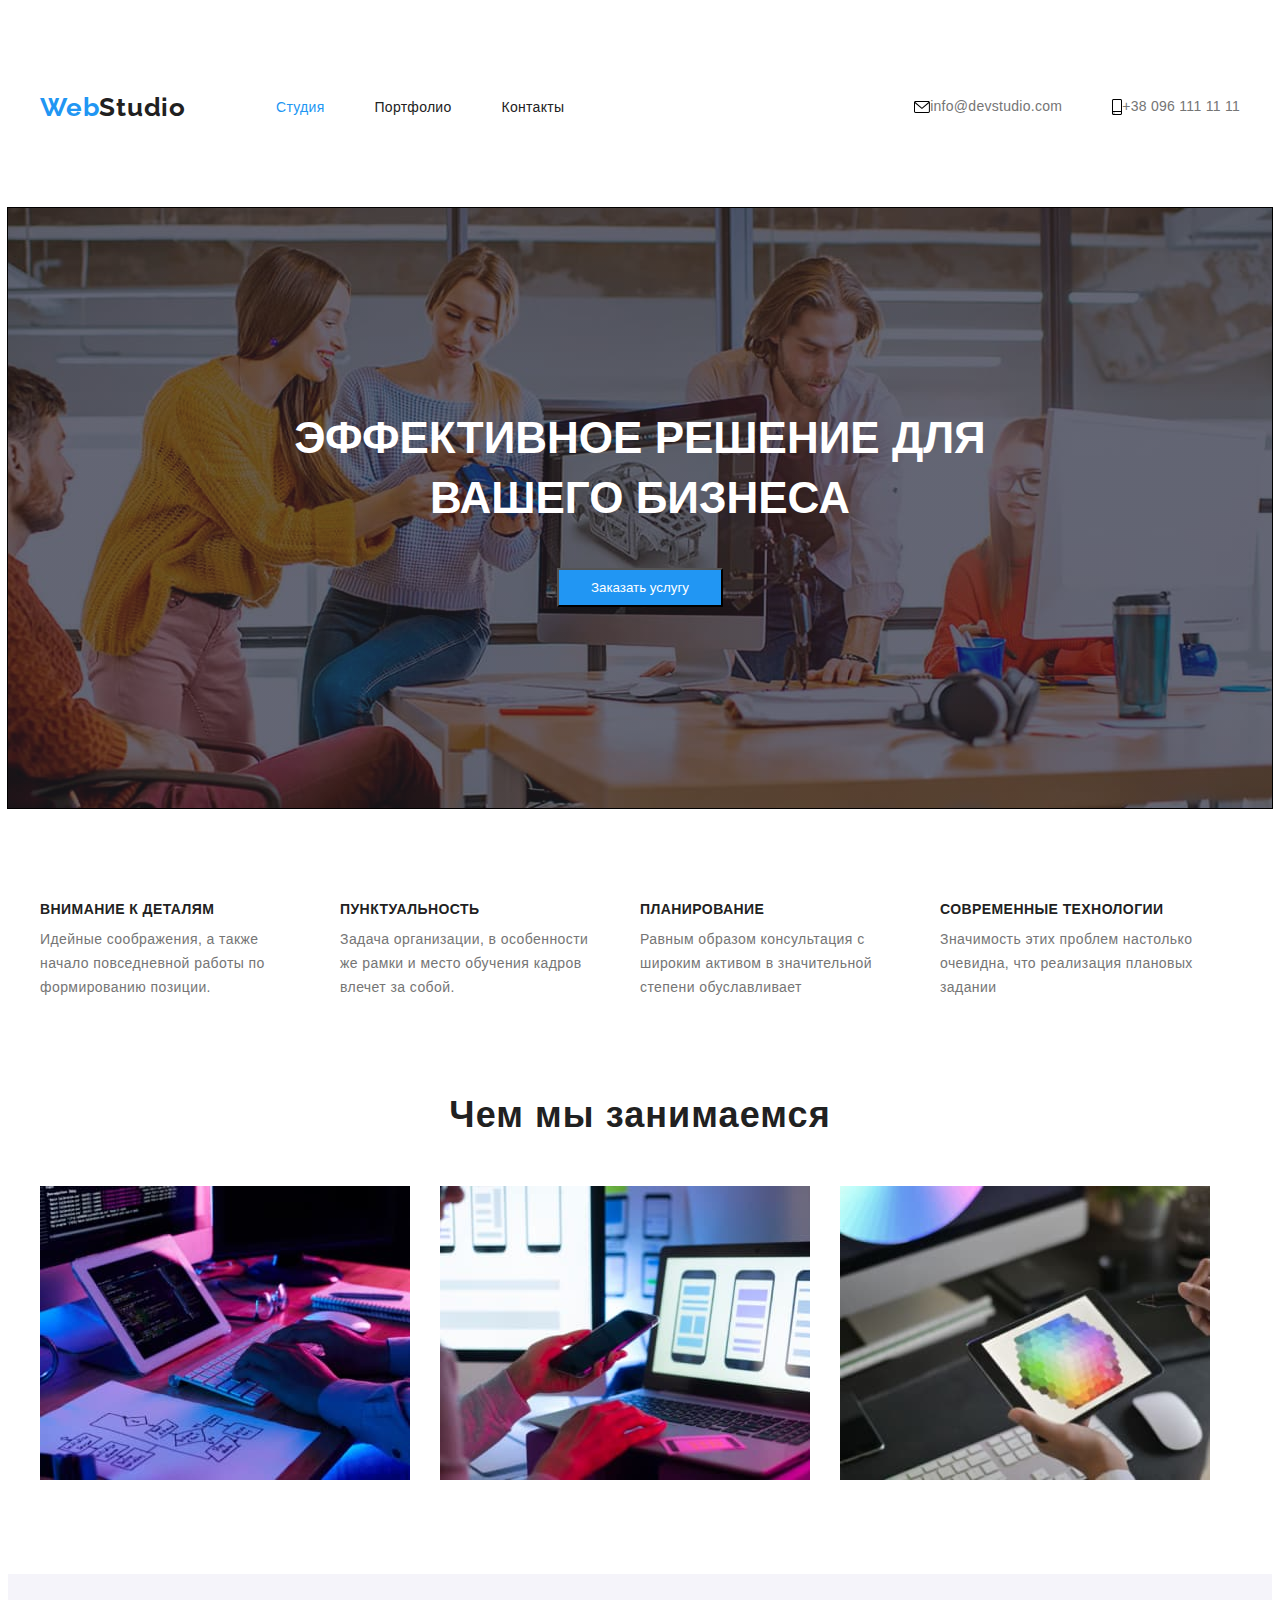
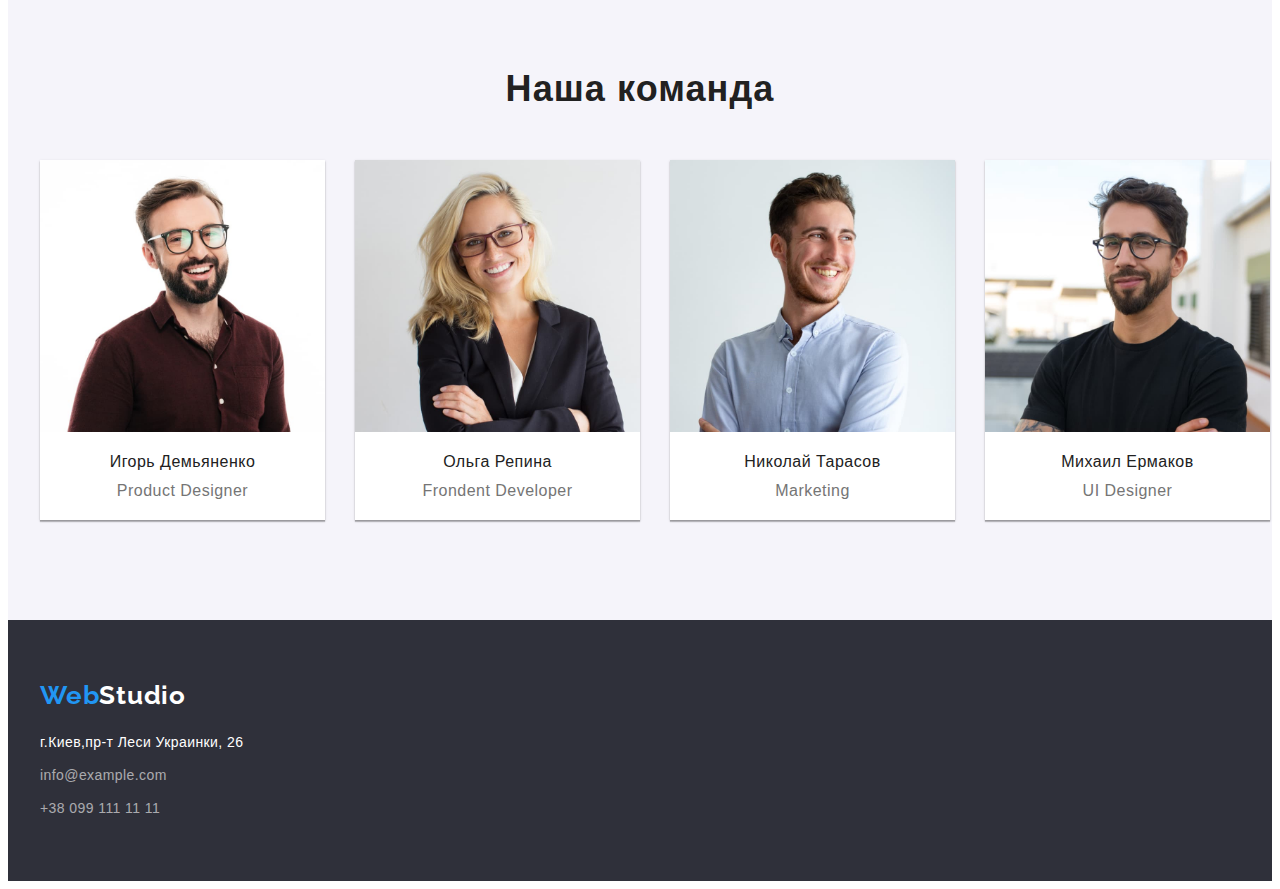
==== index.html @ ac6347be "1" ====
<!DOCTYPE html>
<html lang="ru">

<head>
    <meta charset="UTF-8">
    <meta name="viewport" content="width=device-width, initial-scale=1.0">
    <title>домашняя работа</title>
    <link rel="preconnect" href="https://fonts.gstatic.com" />
    <link
        href="https://fonts.googleapis.com/css2?family=Raleway:wght@700&family=Roboto+Slab:wght@400;500;700;900&display=swap"
        rel="stylesheet" />
    <link href="https://cdn.jsdelivr.net/npm/modern-normalize@1.0.0/modern-normalize.css" />
    <link rel="stylesheet" href="./css/styles.css" />
</head>

<body>
    <header class="header">
        <div class="conteiner">
            <nav class="navigetion">
                <a class="logo link" href="" lang="en">Web<span class="logo-light-theme">Studio</span></a>
                <ul class="navigetion-list list">
                    <li class="navigetion-item">
                        <a class="navigetion-link link active-element active" href="./index.html">Студия</a>
                    </li>
                    <li class="navigetion-item">
                        <a class="navigetion-link link" href="./portfolio.html">Портфолио</a>
                    </li>
                    <li class="navigetion-item">
                        <a class="navigetion-link link" href="">Контакты</a>
                    </li>
                </ul>
            </nav>
            <ul class="contacts list">
                <li class="contacts-item">
                    <svg class="contacts-icon" width="16px" heght="12px">
                        <use href="./img.dz1/sprite.svg/symbol-defs.svg#icon-envelope"></use>
                    </svg>
                    <a class=" nav-adr-link link addressnorm" href="mailto:info@devstudio.com">info@devstudio.com </a>
                </li>
                <li class="contacts-item">
                    <svg class="contacts-icon" width="10px" heght="16px">
                        <use href="./img.dz1/sprite.svg/symbol-defs.svg#icon-smartphone"></use>
                    </svg>
                    <a class="nav-tel-link link" href="tel:+380961111111">+38 096 111 11 11</a>
                </li>
            </ul>
        </div>
    </header>
    <main>
        <!-- hero -->
        <section class="hero-section overlay">
            <div class=" hero conteiner">
                <h1 class="hero-text">Эффективное решение для вашего бизнеса</h1>
                <button class="model-btn" type="button"> Заказать услугу</button>
            </div>
        </section>
        <!-- качества -->
        <section class="quality-section">
            <div class="conteiner">
                <ul class="quality-list list">
                    <li class="quality-list-item">
                        <h3 class="quality">Внимание к деталям</h3>
                        <p class="quality-text">Идейные соображения, а также начало повседневной работы по формированию
                            позиции.</p>
                    </li>
                    <li class="quality-list-item">
                        <h3 class="quality">Пунктуальность</h3>
                        <p class="quality-text">Задача организации, в особенности же рамки и место обучения кадров
                            влечет за
                            собой.</p>
                    </li>
                    <li class="quality-list-item">
                        <h3 class="quality">Планирование</h3>
                        <p class="quality-text">Равным образом консультация с широким активом в значительной степени
                            обуславливает</p>
                    </li>
                    <li class="quality-list-item">
                        <h3 class="quality">Современные технологии</h3>
                        <p class="quality-text">Значимость этих проблем настолько очевидна, что реализация плановых
                            задании
                        </p>
                    </li>
                </ul>
            </div>
        </section>
        <!-- занятия -->
        <section class="foto-section">
            <div class="conteiner">
                <h2 class="titl">Чем мы занимаемся</h2>
                <ul class="foto-list list">
                    <li class="foto-list-item">
                        <img src="./img.dz1/stydio/img1.jpg" alt="компьютер" width="370" height="294">
                    </li>
                    <li class="foto-list-item">
                        <img src="./img.dz1/stydio/img2.jpg" alt="телефон" width="370" height="294">
                    </li>
                    <li class="foto-list-item">
                        <img src="./img.dz1/stydio/img3.jpg" alt="планшет" width="370" height="294">
                    </li>
                </ul>
            </div>
        </section>
        <!-- команда -->
        <section class="team-section">
            <div class="conteiner">
                <h2 class="titl">Наша команда</h2>
                <ul class="team-list list">
                    <li class="team-list-item">
                        <img src="./img.dz1/stydio/img4.jpg" alt="Игорь" width="285" height="272">
                        <div class="team-section-prof">
                            <h3 class="team-name">Игорь Демьяненко</h3>
                            <p class="team-prof" lang="en">Product Designer</p>
                        </div>
                    </li>
                    <li class="team-list-item">
                        <img src="./img.dz1/stydio/img5.jpg" alt="Ольга" width="285" height="272">
                        <div class="team-section-prof">
                            <h3 class="team-name">Ольга Репина</h3>
                            <p class="team-prof" lang="en">Frondent Developer</p>
                        </div>
                    </li>
                    <li class="team-list-item">
                        <img src="./img.dz1/stydio/img6.jpg" alt="Николай" width="285" height="272">
                        <div class="team-section-prof">
                            <h3 class="team-name">Николай Тарасов</h3>
                            <p class="team-prof" lang="en">Marketing</p>
                        </div>
                    </li>
                    <li class="team-list-item">
                        <img src="./img.dz1/stydio/img7).jpg" alt="Михаил" width="285" height="272">
                        <div class="team-section-prof">
                            <h3 class="team-name">Михаил Ермаков</h3>
                            <p class="team-prof" lang="en">UI Designer</p>
                        </div>
                    </li>

                </ul>
            </div>
        </section>
    </main>
    <footer class="footer">
        <div class="conteiner">
            <a class="logo-footer link" href="" lang="en">Web<span class="logo-dark-theme">Studio</span></a>
            <address>
                <ul class=" list">
                    <li class="address-element">
                        <a class="ftr-adr-link addressnorm link" href="https://goo.gl/maps/sBFthERPN4R3y8QY7 "
                            target="_blank" rel="noopener noreferrer"> г.Киев,пр-т Леси Украинки, 26</a>
                    </li>
                    <li class="address-element">
                        <a class="ftr-mail-link link" href="mailto:info@example.com">info@example.com</a>
                    </li>
                    <li class="address-element">
                        <a class="ftr-tel-link link" href="tel:+380991111111">+38 099 111 11 11</a>
                    </li>
                </ul>
            </address>
        </div>
    </footer>
</body>

</html>
---- css/styles.css ----
:root {
  --main-font: Roboto, sans-serif;
  --secondery-font: Raleway;
  --accent-color: #2196f3;
}
.body {
  font-family: var(--main-font);
  background-color: white;
  margin: 0;
  padding: 0;
}
.link {
  text-decoration: none;
}
/*.active {
  color: var(--accent-color);
}*/
.list {
  list-style: none;
  padding: 0;
  margin: 0;
}
.addressnorm {
  font-style: normal;
}
h1,
h2,
h3,
h4,
h5,
h6,
p {
  margin: 0;
}
ul,
li {
  margin: 0;
  padding: 0;
}
img {
  display: block;
}
.visually-hidden {
  position: absolute !important;
  clip: rect(1px 1px 1px 1px); /* IE6, IE7 */
  clip: rect(1px, 1px, 1px, 1px);
  padding: 0 !important;
  border: 0 !important;
  height: 1px !important;
  width: 1px !important;
  overflow: hidden;
}
.conteiner {
  width: 1200px;
  margin: 0 auto;
  padding-left: 15px;
  padding-right: 15px;
}
button {
  font-family: inherit;
}
/*=======header=======*/

.header {
  border-bottom: 1px solid #ececec;
  padding-top: 24px;
  padding-bottom: 25px;
  background: #ffffff;
}
.header .conteiner {
  display: flex;
  align-items: center;
}
.navigetion {
  display: flex;
  align-items: center;
}
.navigetion-item:not(:last-child) {
  margin-right: 50px;
}
.navigetion-list {
  display: flex;
  align-items: center;
}
.navigetion-list {
  color: var(--accent-color);
}

.navigetion-list .link.active {
  color: var(--accent-color);
}
.contacts {
  display: flex;
  align-items: center;
  margin-left: auto;
  }
  .contacts-item {
    display: flex;
    align-items: center;       
  }
  .contacts::before {
    display: inline-block;    
    content: "";
    width: 16px;
    height: 12px;
    background-color: white;
    color: #757575;
    margin-right: 10px; 
  }
.contacts::before:hover,
.contacts::before:focus {
  color: var(--accent-color);
}
.contacts-item:not(:last-child) {
  margin-right: 50px;
}
.navigetion-link {
  font-family: var(--main-font);
  font-weight: 500;
  font-size: 14px;
  line-height: 1.14;
  letter-spacing: 0.02em;
  color: #212121;
}
.navigetion-link:hover,
.navigetion-link:focus {
  color: var(--accent-color);
}

.nav-adr-link {
  font-family: var(--main-font);
  font-weight: 500;
  font-size: 14px;
  line-height: 1.14;
  letter-spacing: 0.02em;
  color: #757575;
}
.nav-tel-link {
  font-family: var(--main-font);
  font-weight: 500;
  font-size: 14px;
  line-height: 1.14;
  letter-spacing: 0.02em;
  color: #757575;
}
.nav-adr-link:hover,
.nav-adr-link:focus {
  color: var(--accent-color);
}
.nav-tel-link:hover,
.nav-tel-link:focus {
  color: var(--accent-color);
}
.logo {
  font-family: var(--secondery-font);
  font-style: normal;
  font-weight: bold;
  font-size: 26px;
  line-height: 1.19;
  letter-spacing: 0.03em;
  color: var(--accent-color);
  margin-right: 90px;
}
/*======end header========*/
.logo-light-theme {
  color: #212121;
}
.logo-dark-theme {
  color: #ffffff;
}
/*======hero============*/
.hero-section {
  background-color: #2f303a;
}
.overlay {
  max-width: 1600px;
  height: 600px;
  margin-left: auto;
  margin-right: auto;
  outline: 1px solid black;
  background-image: linear-gradient(rgba(47, 48, 58, 0.4),rgba(47, 48, 58, 0.4)), url("../img.dz1/stydio/Img\ bg.jpg");
  background-repeat: no-repeat;
  background-size: cover;
  background-position: center;
}
.hero {
  margin: 0 auto;
  padding: 200px 15px;
}
.model-btn {
  padding: 10px 32px;
  display: flex;
  align-items: center;
  text-align: center;
  margin-bottom: 0;
  background-color: var(--accent-color);
  font-family: var(--main-font);
  color: #ffffff;
  cursor: pointer;
  margin-left: auto;
  margin-right: auto;
}

.hero-text {
  font-family: var(--main-font);
  font-weight: 900;
  font-size: 44px;
  line-height: 1.36;
  text-align: center;
  text-transform: uppercase;
  color: #ffffff;
  margin-left: auto;
  margin-right: auto;
  margin-bottom: 40px;
  max-width: 696px;
}
/*========end hero========*/

.titl {
  font-family: var(--main-font);
  font-weight: bold;
  font-size: 36px;
  line-height: 1.17;
  text-align: center;
  letter-spacing: 0.03em;
  color: #212121;
  margin-bottom: 50px;
}
/*=========занятия=========*/
.quality-section {
  padding-top: 94px;
  padding-bottom: 47px;
}
.quality-list {
  display: flex;
  align-items: center;
  margin-right: 30px;
}
.quality-list-item {
  width: 270px;
}
.quality-list-item:not(:last-child) {
  margin-right: 30px;
}
.foto-list {
  display: flex;
  align-items: center;
}
.foto-section {
  padding-top: 47px;
  padding-bottom: 94px;
}
.foto-list-item {
  width: 370px;
}
.foto-list-item:not(:last-child) {
  margin-right: 30px;
}
.quality {
  font-family: var(--main-font);
  font-weight: bold;
  font-size: 14px;
  line-height: 1.14;
  letter-spacing: 0.03em;
  text-transform: uppercase;
  color: #212121;
  margin-bottom: 10px;
}
.quality-text {
  font-family: var(--main-font);
  font-weight: normal;
  font-size: 14px;
  line-height: 1.71;
  letter-spacing: 0.03em;
  color: #757575;
}
/*==========end quality========*/
/*=========team============*/
.team-section {
  background-color: #f5f4fa;
  padding-top: 94px;
  padding-bottom: 100px;
}
.team-list {
  display: flex;
  align-items: center;
  text-align: center;
  margin-top: 44px;
  margin-right: 30px;
}
.team-list-item {
  width: 285px;
  background-color: #ffffff;
  box-shadow: 0px 1px 3px rgba(0, 0, 0, 0.12), 0px 1px 1px rgba(0, 0, 0, 0.14),
    0px 2px 1px rgba(0, 0, 0, 0.2);
}
.team-list-item:not(:last-child) {
  margin-right: 30px;
}
.team-section-prof {
  padding: 20px 24px;
}
.team-name {
  font-family: var(--main-font);
  font-weight: 500;
  font-size: 16px;
  line-height: 1.19;
  text-align: center;
  letter-spacing: 0.03em;
  color: #212121;
  margin-bottom: 10px;
}
.team-prof {
  font-family: var(--main-font);
  font-weight: normal;
  font-size: 16px;
  line-height: 1.19;
  text-align: center;
  letter-spacing: 0.03em;
  color: #757575;
}
/*==========endteam========*/
/*=========footer=========*/
.footer {
  background: #2f303a;
  padding-top: 60px;
  padding-bottom: 60px;
}
.footer .conteiner {
  display: flex;
  flex-direction: column;
}
.logo-footer {
  font-family: var(--secondery-font);
  font-style: normal;
  font-weight: bold;
  font-size: 26px;
  line-height: 1.19;
  letter-spacing: 0.03em;
  color: var(--accent-color);
  margin-bottom: 20px;
}
.ftr-adr-link {
  font-family: var(--main-font);
  font-weight: normal;
  font-size: 14px;
  line-height: 1.71;
  letter-spacing: 0.03em;
  color: #ffffff;
}
.ftr-mail-link {
  font-family: var(--main-font);
  font-weight: normal;
  font-size: 14px;
  line-height: 1.71;
  letter-spacing: 0.03em;
  color: rgba(255, 255, 255, 0.6);
}
.ftr-tel-link {
  font-family: var(--main-font);
  font-weight: normal;
  font-size: 14px;
  line-height: 1.71;
  letter-spacing: 0.03em;
  color: rgba(255, 255, 255, 0.6);
}
/*=========endfooter==========*/
/*========portfolio==========*/
.resource {
  padding-top: 94px;
  padding-bottom: 94px;
}
.resource-list {
  display: flex;
  justify-content: center;
  margin-bottom: 54px;
}
.resource-list-item > {
  margin-right: 8px;
}
.resource-list-item:not(:last-child) {
  margin-right: 8px;
}
.model-btn-p {
  font-family: var(--main-font);
  font-style: normal;
  font-weight: 500;
  font-size: 16px;
  line-height: 1.6;
  text-align: center;
  letter-spacing: 0.03em;
  color: #212121;
  padding: 6px 22px;
  background-color: #f5f4fa;
}
.model-btn-p:hover,
.model-btn-p:focus {
  background-color: var(--accent-color);
  color: #ffffff;
}
.team-name-projekt {
  font-family: var(--main-font);
  font-weight: 500;
  font-size: 16px;
  line-height: 1.19;
  letter-spacing: 0.03em;
  color: #212121;
  margin-bottom: 4px;
}
.team-prof-projekt {
  font-family: var(--main-font);
  font-weight: normal;
  font-size: 16px;
  line-height: 1.19;
  letter-spacing: 0.03em;
  color: #757575;
}
.projekt-list {
  display: flex;
  flex-wrap: wrap;
}
.projekt-list-item {
  width: calc(100% / 3 - 30px);
  margin-right: 30px;
  border: 1px solid #eee;
  margin-bottom: 30px;
}
.projekt-list-item:nth-child(3n) {
  margin-right: 0;
}
.projekt-list-item:nth-last-child(-n + 3) {
  margin-bottom: 0;
}
.projekt-section-conteiner {
  padding: 20px 24px;
}
.address-element {
  font-style: normal;
}
.address {
  display: block;
}
.address-element:not(:last-child) {
  padding-bottom: 9px;
}

/*===========endportfolio======*/
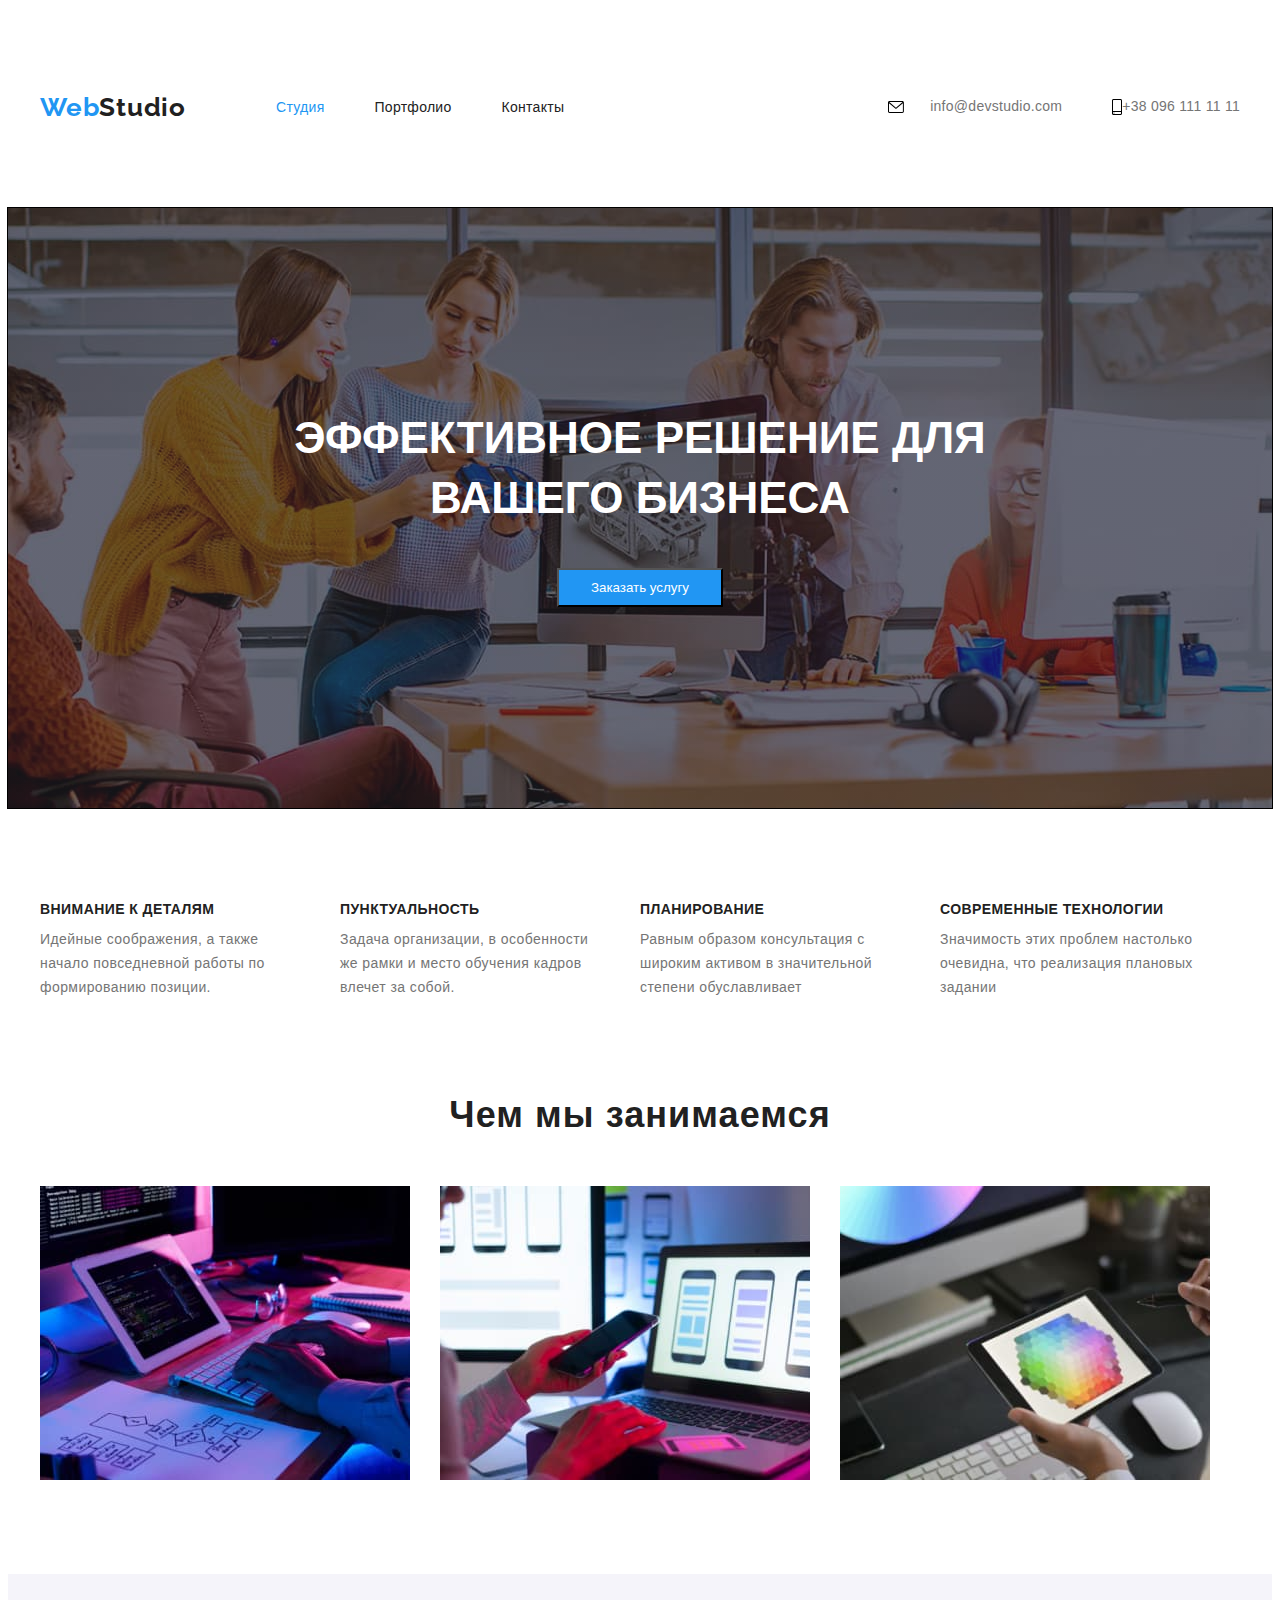
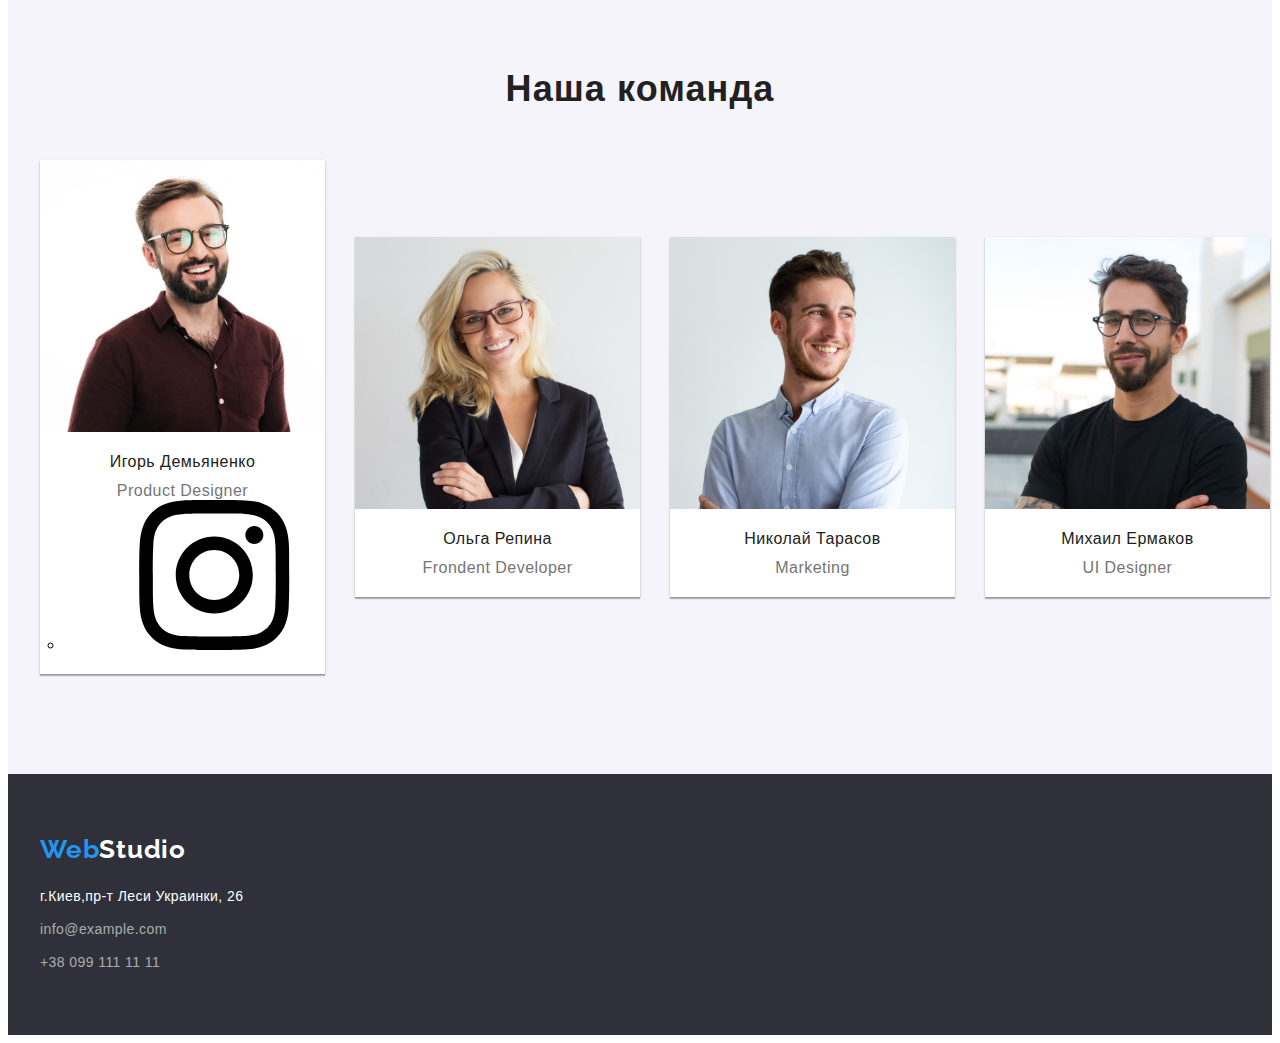
==== commit 816b2394: "11" ====
--- a/index.html
+++ b/index.html
@@ -33,13 +33,13 @@
             <ul class="contacts list">
                 <li class="contacts-item">
                     <svg class="contacts-icon" width="16px" heght="12px">
-                        <use href="./img.dz1/sprite.svg/symbol-defs.svg#icon-envelope"></use>
+                        <use href="./img.dz1/sprite.svg/symbol-defs.svg#icon-envelope-hover"></use>
                     </svg>
                     <a class=" nav-adr-link link addressnorm" href="mailto:info@devstudio.com">info@devstudio.com </a>
                 </li>
                 <li class="contacts-item">
                     <svg class="contacts-icon" width="10px" heght="16px">
-                        <use href="./img.dz1/sprite.svg/symbol-defs.svg#icon-smartphone"></use>
+                        <use href="./img.dz1/sprite.svg/symbol-defs.svg#icon-smartphone-1"></use>
                     </svg>
                     <a class="nav-tel-link link" href="tel:+380961111111">+38 096 111 11 11</a>
                 </li>
@@ -110,6 +110,15 @@
                         <div class="team-section-prof">
                             <h3 class="team-name">Игорь Демьяненко</h3>
                             <p class="team-prof" lang="en">Product Designer</p>
+                            <ul class="social-list">
+                                <li class="social-list-item">
+                                    <a href="" class="social-list-link">
+                                        <svg class="social-list-icon">
+                                            <use href="./img.dz1/sprite.svg/symbol-defs.svg#icon-instagram-2"></use>
+                                        </svg>
+                                    </a>
+                                </li>
+                            </ul>
                         </div>
                     </li>
                     <li class="team-list-item">
--- a/css/styles.css
+++ b/css/styles.css
@@ -93,12 +93,18 @@
   display: flex;
   align-items: center;
   margin-left: auto;
+  justify-content: space-between;
+  }
+  .nav-adr-link {
+    display: flex;
+    justify-content: center;
+    align-items: center;
   }
   .contacts-item {
     display: flex;
     align-items: center;       
   }
-  .contacts::before {
+  .nav-adr-link::before {
     display: inline-block;    
     content: "";
     width: 16px;
@@ -107,8 +113,8 @@
     color: #757575;
     margin-right: 10px; 
   }
-.contacts::before:hover,
-.contacts::before:focus {
+.nav-adr-link::before:hover,
+.nav-adr-link::before:focus {
   color: var(--accent-color);
 }
 .contacts-item:not(:last-child) {
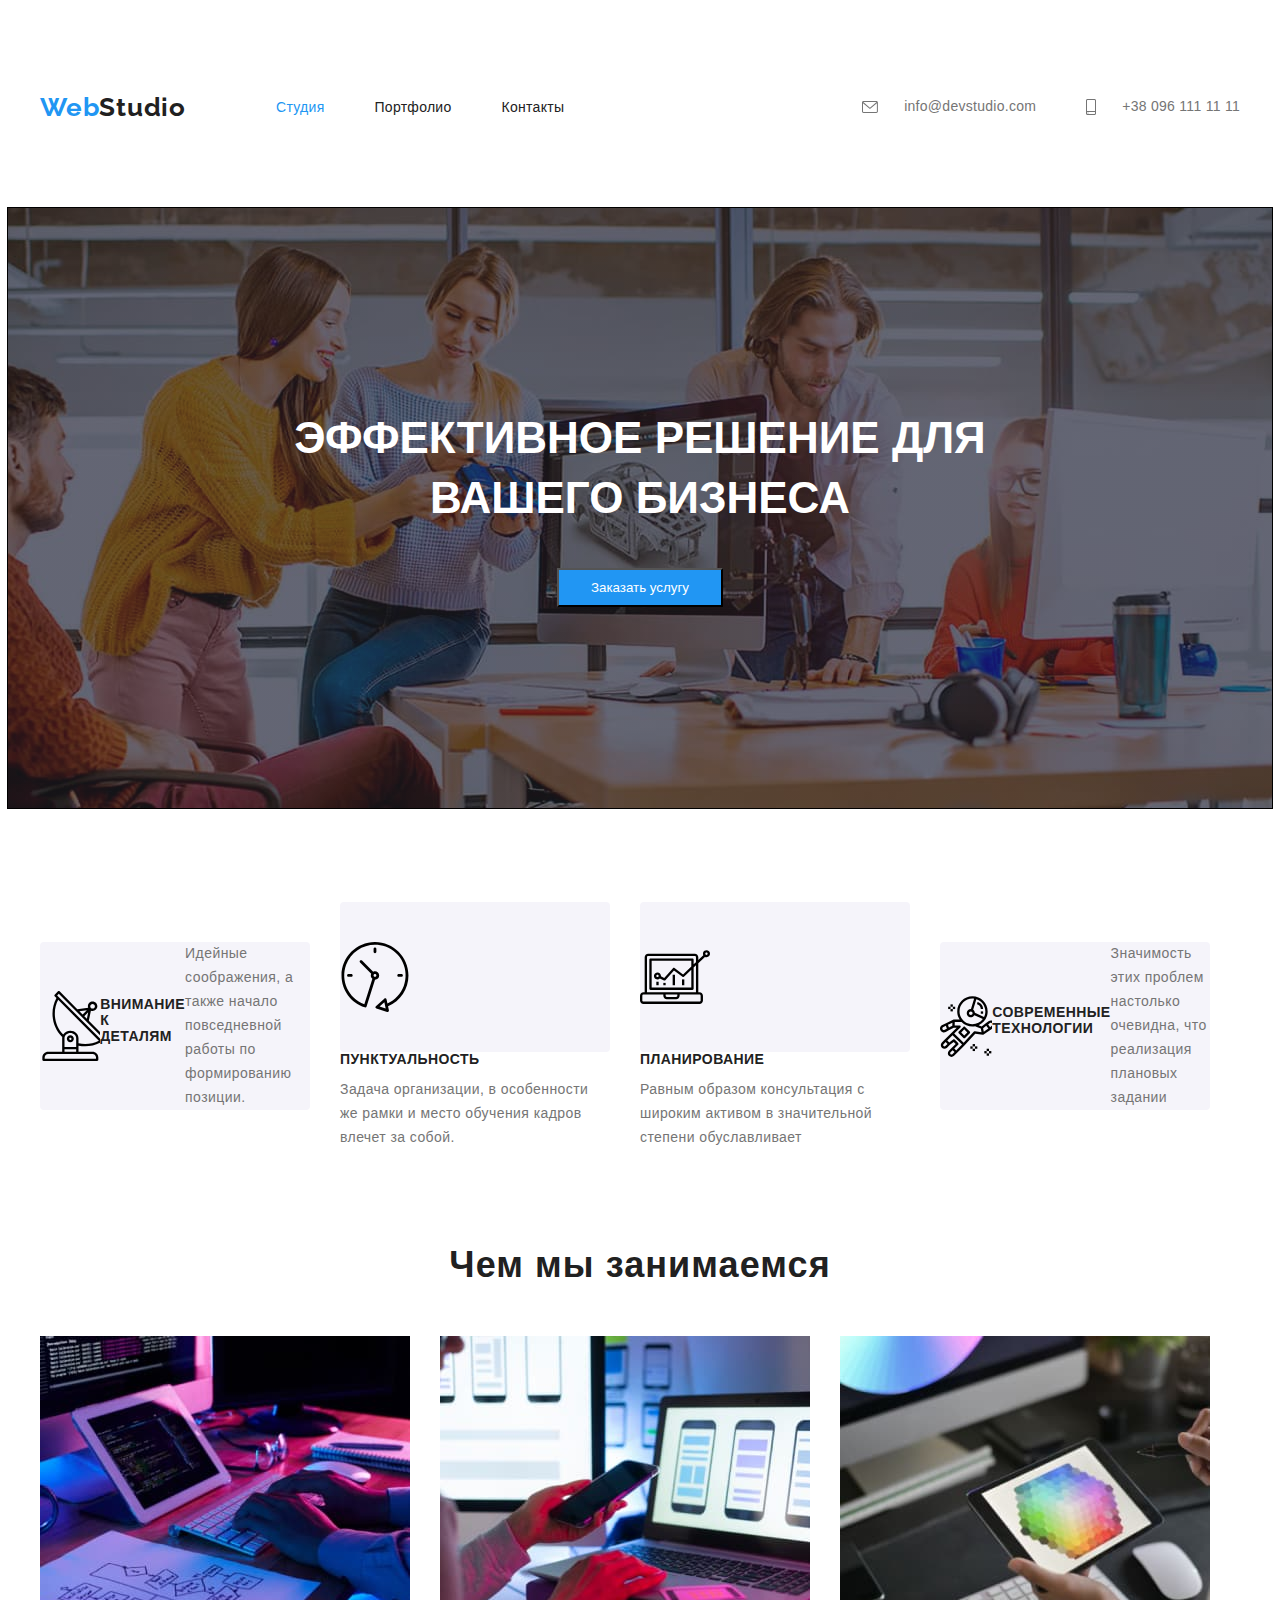
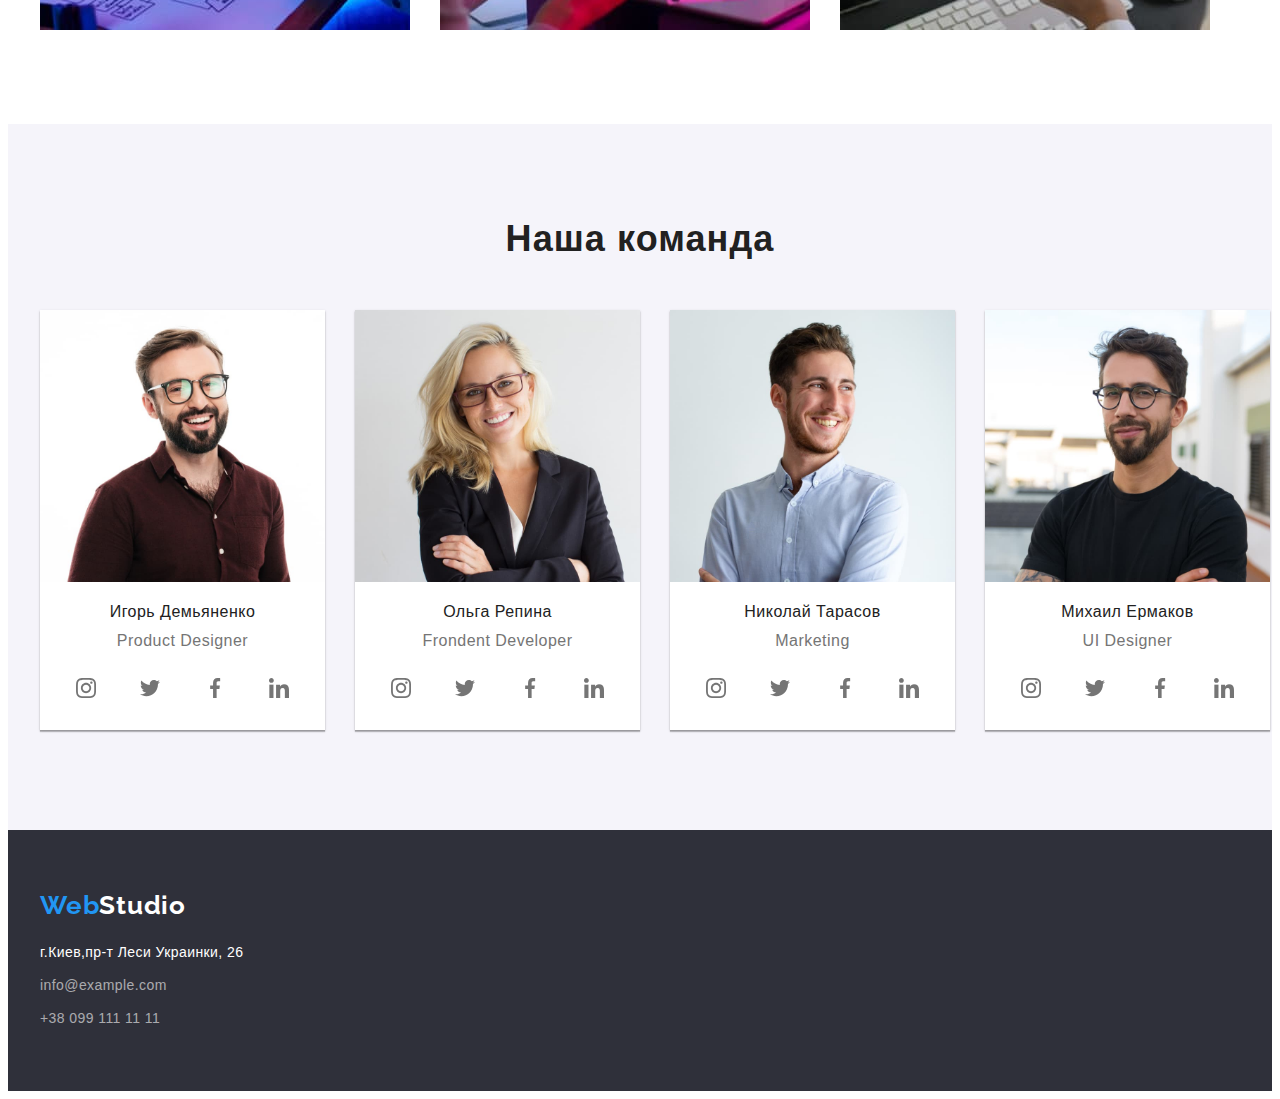
==== commit ebf0d5a8: "dz4" ====
--- a/index.html
+++ b/index.html
@@ -33,13 +33,13 @@
             <ul class="contacts list">
                 <li class="contacts-item">
                     <svg class="contacts-icon" width="16px" heght="12px">
-                        <use href="./img.dz1/sprite.svg/symbol-defs.svg#icon-envelope-hover"></use>
+                        <use href="./imgdz/sprite.svg#icon-envelope-hover"></use>
                     </svg>
                     <a class=" nav-adr-link link addressnorm" href="mailto:info@devstudio.com">info@devstudio.com </a>
                 </li>
                 <li class="contacts-item">
                     <svg class="contacts-icon" width="10px" heght="16px">
-                        <use href="./img.dz1/sprite.svg/symbol-defs.svg#icon-smartphone-1"></use>
+                        <use href="./imgdz/sprite.svg#icon-smartphone-1"></use>
                     </svg>
                     <a class="nav-tel-link link" href="tel:+380961111111">+38 096 111 11 11</a>
                 </li>
@@ -59,26 +59,45 @@
             <div class="conteiner">
                 <ul class="quality-list list">
                     <li class="quality-list-item">
-                        <h3 class="quality">Внимание к деталям</h3>
-                        <p class="quality-text">Идейные соображения, а также начало повседневной работы по формированию
-                            позиции.</p>
+                        <div class="quality-box">
+                            <svg class="quality-box-icon">
+                                <use href="./imgdz/sprite.svg#icon-antenna-1" width="70px" heght="70px"></use>
+                            </svg>
+                            <h3 class="quality">Внимание к деталям</h3>
+                            <p class="quality-text">Идейные соображения, а также начало повседневной работы по
+                                формированию
+                                позиции.</p>
                     </li>
                     <li class="quality-list-item">
+                        <div class="quality-box">
+                            <svg class="quality-box-icon">
+                                <use href="./imgdz/sprite.svg#icon-clock-1" width="70px" heght="70px"></use>
+                            </svg>
+                        </div>
                         <h3 class="quality">Пунктуальность</h3>
                         <p class="quality-text">Задача организации, в особенности же рамки и место обучения кадров
                             влечет за
                             собой.</p>
                     </li>
                     <li class="quality-list-item">
+                        <div class="quality-box">
+                            <svg class="quality-box-icon">
+                                <use href="./imgdz/sprite.svg#icon-diagram-1" width="70px" heght="70px"></use>
+                            </svg>
+                        </div>
                         <h3 class="quality">Планирование</h3>
                         <p class="quality-text">Равным образом консультация с широким активом в значительной степени
                             обуславливает</p>
                     </li>
                     <li class="quality-list-item">
-                        <h3 class="quality">Современные технологии</h3>
-                        <p class="quality-text">Значимость этих проблем настолько очевидна, что реализация плановых
-                            задании
-                        </p>
+                        <div class="quality-box">
+                            <svg class="quality-box-icon">
+                                <use href="./imgdz/sprite.svg#icon-astronaut-1" width="70px" heght="70px"></use>
+                            </svg>
+                            <h3 class="quality">Современные технологии</h3>
+                            <p class="quality-text">Значимость этих проблем настолько очевидна, что реализация плановых
+                                задании
+                            </p>
                     </li>
                 </ul>
             </div>
@@ -89,13 +108,13 @@
                 <h2 class="titl">Чем мы занимаемся</h2>
                 <ul class="foto-list list">
                     <li class="foto-list-item">
-                        <img src="./img.dz1/stydio/img1.jpg" alt="компьютер" width="370" height="294">
+                        <img src="./imgdz/stydio/img1.jpg" alt="компьютер" width="370" height="294">
                     </li>
                     <li class="foto-list-item">
-                        <img src="./img.dz1/stydio/img2.jpg" alt="телефон" width="370" height="294">
+                        <img src="./imgdz/stydio/img2.jpg" alt="телефон" width="370" height="294">
                     </li>
                     <li class="foto-list-item">
-                        <img src="./img.dz1/stydio/img3.jpg" alt="планшет" width="370" height="294">
+                        <img src="./imgdz/stydio/img3.jpg" alt="планшет" width="370" height="294">
                     </li>
                 </ul>
             </div>
@@ -106,15 +125,36 @@
                 <h2 class="titl">Наша команда</h2>
                 <ul class="team-list list">
                     <li class="team-list-item">
-                        <img src="./img.dz1/stydio/img4.jpg" alt="Игорь" width="285" height="272">
+                        <img src="./imgdz/stydio/img4.jpg" alt="Игорь" width="285" height="272">
                         <div class="team-section-prof">
                             <h3 class="team-name">Игорь Демьяненко</h3>
                             <p class="team-prof" lang="en">Product Designer</p>
-                            <ul class="social-list">
-                                <li class="social-list-item">
-                                    <a href="" class="social-list-link">
-                                        <svg class="social-list-icon">
-                                            <use href="./img.dz1/sprite.svg/symbol-defs.svg#icon-instagram-2"></use>
+                            <ul class="social-list list">
+                                <li class="social-list-item ">
+                                    <a href="" class="social-list-link link">
+                                        <svg class="social-list-icon" width="20px" heght="20px">
+                                            <use href="./imgdz/sprite.svg#icon-instagram-2"></use>
+                                        </svg>
+                                    </a>
+                                </li>
+                                <li class="social-list-item ">
+                                    <a href="" class="social-list-link link">
+                                        <svg class="social-list-icon" width="20px" heght="20px">
+                                            <use href="./imgdz/sprite.svg#icon-twitter-1"></use>
+                                        </svg>
+                                    </a>
+                                </li>
+                                <li class="social-list-item ">
+                                    <a href="" class="social-list-link link">
+                                        <svg class="social-list-icon" width="20px" heght="20px">
+                                            <use href="./imgdz/sprite.svg#icon-facebook-1"></use>
+                                        </svg>
+                                    </a>
+                                </li>
+                                <li class="social-list-item ">
+                                    <a href="" class="social-list-link link">
+                                        <svg class="social-list-icon" width="20px" heght="20px">
+                                            <use href="./imgdz/sprite.svg#icon-linkedin-1"></use>
                                         </svg>
                                     </a>
                                 </li>
@@ -122,24 +162,114 @@
                         </div>
                     </li>
                     <li class="team-list-item">
-                        <img src="./img.dz1/stydio/img5.jpg" alt="Ольга" width="285" height="272">
+                        <img src="./imgdz/stydio/img5.jpg" alt="Ольга" width="285" height="272">
                         <div class="team-section-prof">
                             <h3 class="team-name">Ольга Репина</h3>
                             <p class="team-prof" lang="en">Frondent Developer</p>
+                            <ul class="social-list list">
+                                <li class="social-list-item ">
+                                    <a href="" class="social-list-link link">
+                                        <svg class="social-list-icon" width="20px" heght="20px">
+                                            <use href="./imgdz/sprite.svg#icon-instagram-2"></use>
+                                        </svg>
+                                    </a>
+                                </li>
+                                <li class="social-list-item ">
+                                    <a href="" class="social-list-link link">
+                                        <svg class="social-list-icon" width="20px" heght="20px">
+                                            <use href="./imgdz/sprite.svg#icon-twitter-1"></use>
+                                        </svg>
+                                    </a>
+                                </li>
+                                <li class="social-list-item ">
+                                    <a href="" class="social-list-link link">
+                                        <svg class="social-list-icon" width="20px" heght="20px">
+                                            <use href="./imgdz/sprite.svg#icon-facebook-1"></use>
+                                        </svg>
+                                    </a>
+                                </li>
+                                <li class="social-list-item ">
+                                    <a href="" class="social-list-link link">
+                                        <svg class="social-list-icon" width="20px" heght="20px">
+                                            <use href="./imgdz/sprite.svg#icon-linkedin-1"></use>
+                                        </svg>
+                                    </a>
+                                </li>
+                            </ul>
                         </div>
                     </li>
                     <li class="team-list-item">
-                        <img src="./img.dz1/stydio/img6.jpg" alt="Николай" width="285" height="272">
+                        <img src="./imgdz/stydio/img6.jpg" alt="Николай" width="285" height="272">
                         <div class="team-section-prof">
                             <h3 class="team-name">Николай Тарасов</h3>
                             <p class="team-prof" lang="en">Marketing</p>
+                            <ul class="social-list list">
+                                <li class="social-list-item ">
+                                    <a href="" class="social-list-link link">
+                                        <svg class="social-list-icon" width="20px" heght="20px">
+                                            <use href="./imgdz/sprite.svg#icon-instagram-2"></use>
+                                        </svg>
+                                    </a>
+                                </li>
+                                <li class="social-list-item ">
+                                    <a href="" class="social-list-link link">
+                                        <svg class="social-list-icon" width="20px" heght="20px">
+                                            <use href="./imgdz/sprite.svg#icon-twitter-1"></use>
+                                        </svg>
+                                    </a>
+                                </li>
+                                <li class="social-list-item ">
+                                    <a href="" class="social-list-link link">
+                                        <svg class="social-list-icon" width="20px" heght="20px">
+                                            <use href="./imgdz/sprite.svg#icon-facebook-1"></use>
+                                        </svg>
+                                    </a>
+                                </li>
+                                <li class="social-list-item ">
+                                    <a href="" class="social-list-link link">
+                                        <svg class="social-list-icon" width="20px" heght="20px">
+                                            <use href="./imgdz/sprite.svg#icon-linkedin-1"></use>
+                                        </svg>
+                                    </a>
+                                </li>
+                            </ul>
                         </div>
                     </li>
                     <li class="team-list-item">
-                        <img src="./img.dz1/stydio/img7).jpg" alt="Михаил" width="285" height="272">
+                        <img src="./imgdz/stydio/img7).jpg" alt="Михаил" width="285" height="272">
                         <div class="team-section-prof">
                             <h3 class="team-name">Михаил Ермаков</h3>
                             <p class="team-prof" lang="en">UI Designer</p>
+                            <ul class="social-list list">
+                                <li class="social-list-item ">
+                                    <a href="" class="social-list-link link">
+                                        <svg class="social-list-icon" width="20px" heght="20px">
+                                            <use href="./imgdz/sprite.svg#icon-instagram-2"></use>
+                                        </svg>
+                                    </a>
+                                </li>
+                                <li class="social-list-item ">
+                                    <a href="" class="social-list-link link">
+                                        <svg class="social-list-icon" width="20px" heght="20px">
+                                            <use href="./imgdz/sprite.svg#icon-twitter-1"></use>
+                                        </svg>
+                                    </a>
+                                </li>
+                                <li class="social-list-item ">
+                                    <a href="" class="social-list-link link">
+                                        <svg class="social-list-icon" width="20px" heght="20px">
+                                            <use href="./imgdz/sprite.svg#icon-facebook-1"></use>
+                                        </svg>
+                                    </a>
+                                </li>
+                                <li class="social-list-item ">
+                                    <a href="" class="social-list-link link">
+                                        <svg class="social-list-icon" width="20px" heght="20px">
+                                            <use href="./imgdz/sprite.svg#icon-linkedin-1"></use>
+                                        </svg>
+                                    </a>
+                                </li>
+                            </ul>
                         </div>
                     </li>
 
--- a/css/styles.css
+++ b/css/styles.css
@@ -102,7 +102,12 @@
   }
   .contacts-item {
     display: flex;
-    align-items: center;       
+    align-items: center;
+    fill: #757575;
+  }
+  .contacts-item:hover,
+  .contacts-item:focus {
+    fill: var(--accent-color);
   }
   .nav-adr-link::before {
     display: inline-block;    
@@ -113,9 +118,18 @@
     color: #757575;
     margin-right: 10px; 
   }
-.nav-adr-link::before:hover,
-.nav-adr-link::before:focus {
-  color: var(--accent-color);
+.nav-tel-link {
+   display: flex;
+    justify-content: center;
+    align-items: center;
+}
+.nav-tel-link::before {
+  display: inline-block;
+  content: "";
+  width: 16px;
+  height: 16px;
+  background-color: white;
+  margin-right: 10px;
 }
 .contacts-item:not(:last-child) {
   margin-right: 50px;
@@ -184,7 +198,7 @@
   margin-left: auto;
   margin-right: auto;
   outline: 1px solid black;
-  background-image: linear-gradient(rgba(47, 48, 58, 0.4),rgba(47, 48, 58, 0.4)), url("../img.dz1/stydio/Img\ bg.jpg");
+  background-image: linear-gradient(rgba(47, 48, 58, 0.4),rgba(47, 48, 58, 0.4)), url("../imgdz/stydio/Img\ bg.jpg");
   background-repeat: no-repeat;
   background-size: cover;
   background-position: center;
@@ -238,12 +252,26 @@
   padding-bottom: 47px;
 }
 .quality-list {
-  display: flex;
+  display: flex;    
   align-items: center;
   margin-right: 30px;
 }
+.quality-list-item { 
+  width: 270px;
+}
 .quality-list-item {
-  width: 270px;
+
+}
+.quality-box {
+  display: flex;
+  justify-content: center;
+  align-items: center;
+  background: #F5F4FA;
+  border-radius: 4px;  
+
+}
+.quality-box-icon {
+
 }
 .quality-list-item:not(:last-child) {
   margin-right: 30px;
@@ -280,6 +308,8 @@
   letter-spacing: 0.03em;
   color: #757575;
 }
+
+
 /*==========end quality========*/
 /*=========team============*/
 .team-section {
@@ -324,6 +354,32 @@
   text-align: center;
   letter-spacing: 0.03em;
   color: #757575;
+  margin-bottom: 16px;
+}
+.social-list {
+  display: flex;
+  align-items: center;
+  justify-content: space-between;
+}
+.social-list-link {
+  display: flex;
+  justify-content: center;
+  align-items: center;
+  border-radius: 50%;
+  width: 44px;
+  height: 44px;
+  background-color: #ffffff;
+}
+.social-list-icon {
+  fill: #757575;
+}
+.social-list-link:hover,
+.social-list-link:focus {
+  background-color: var(--accent-color);
+}
+.social-list-link:hover .social-list-icon,
+.social-list-link:hover .social-list-icon {
+fill: #ffffff;
 }
 /*==========endteam========*/
 /*=========footer=========*/
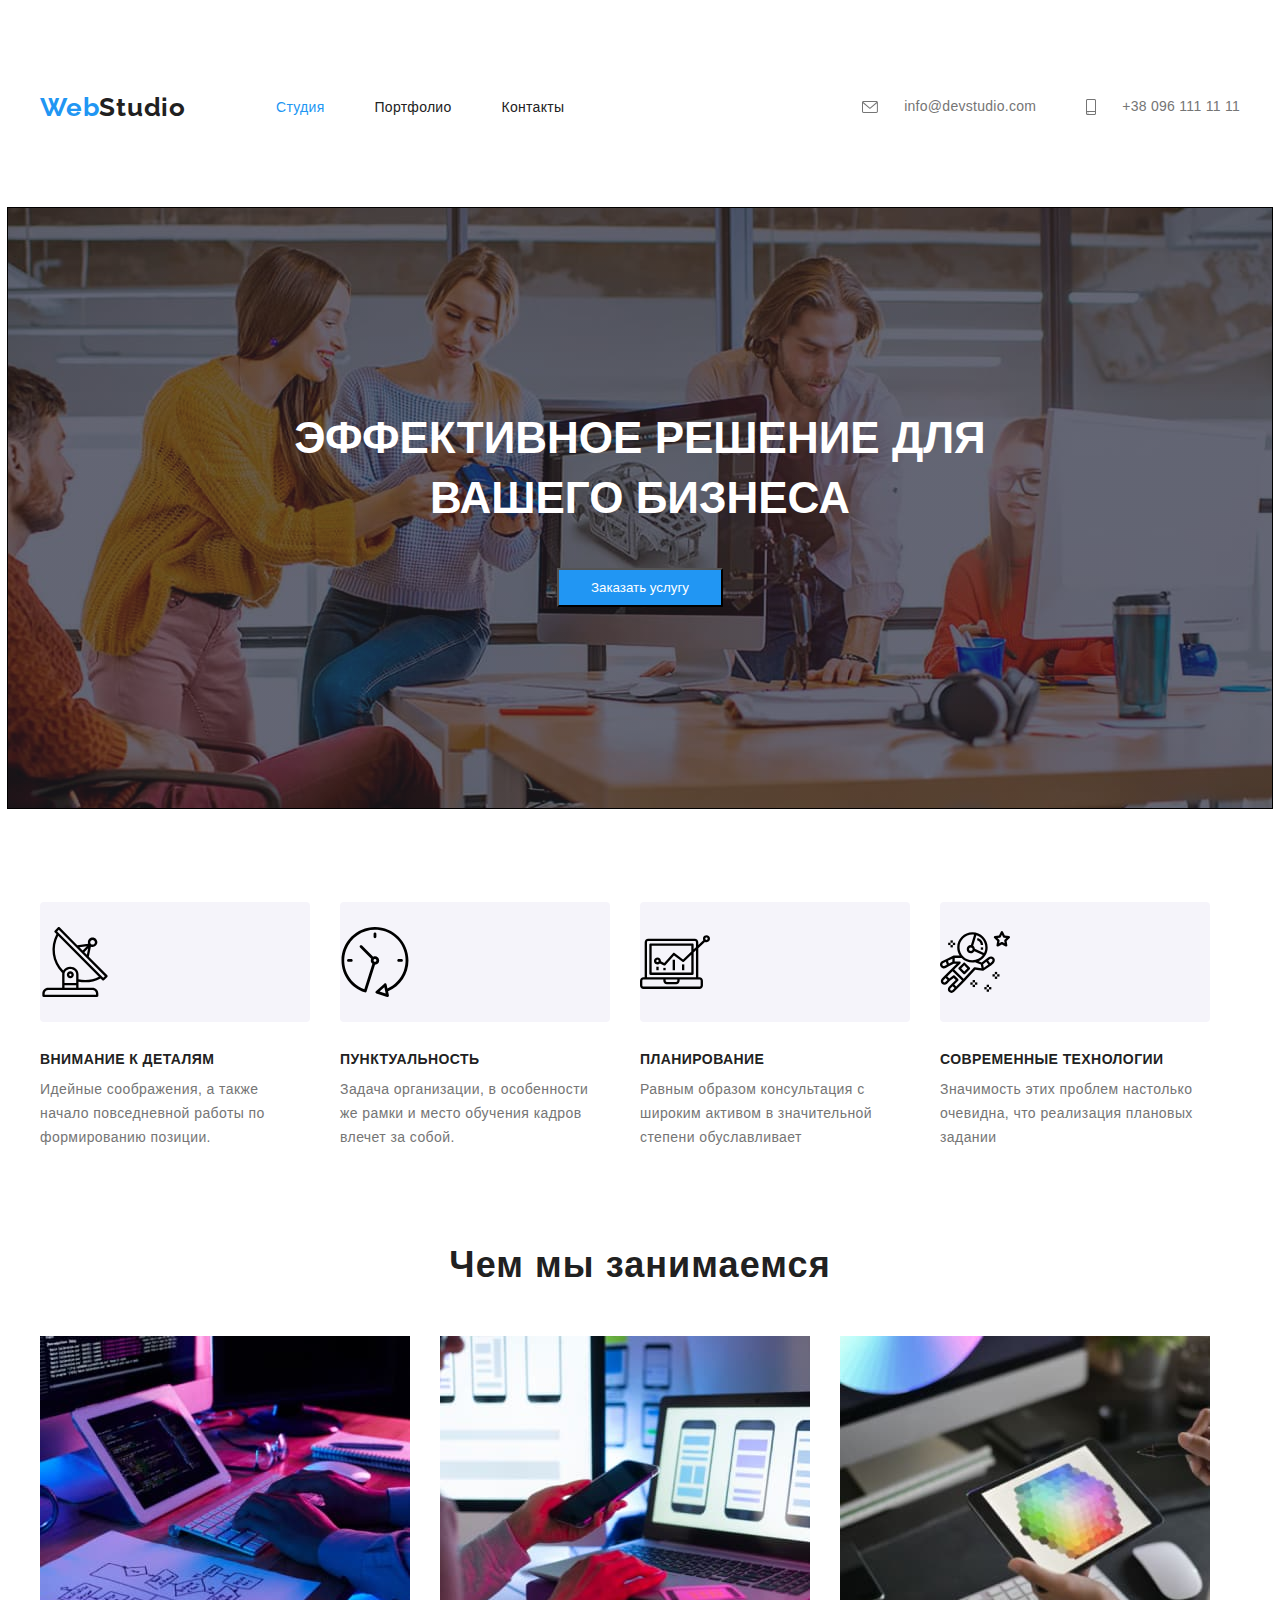
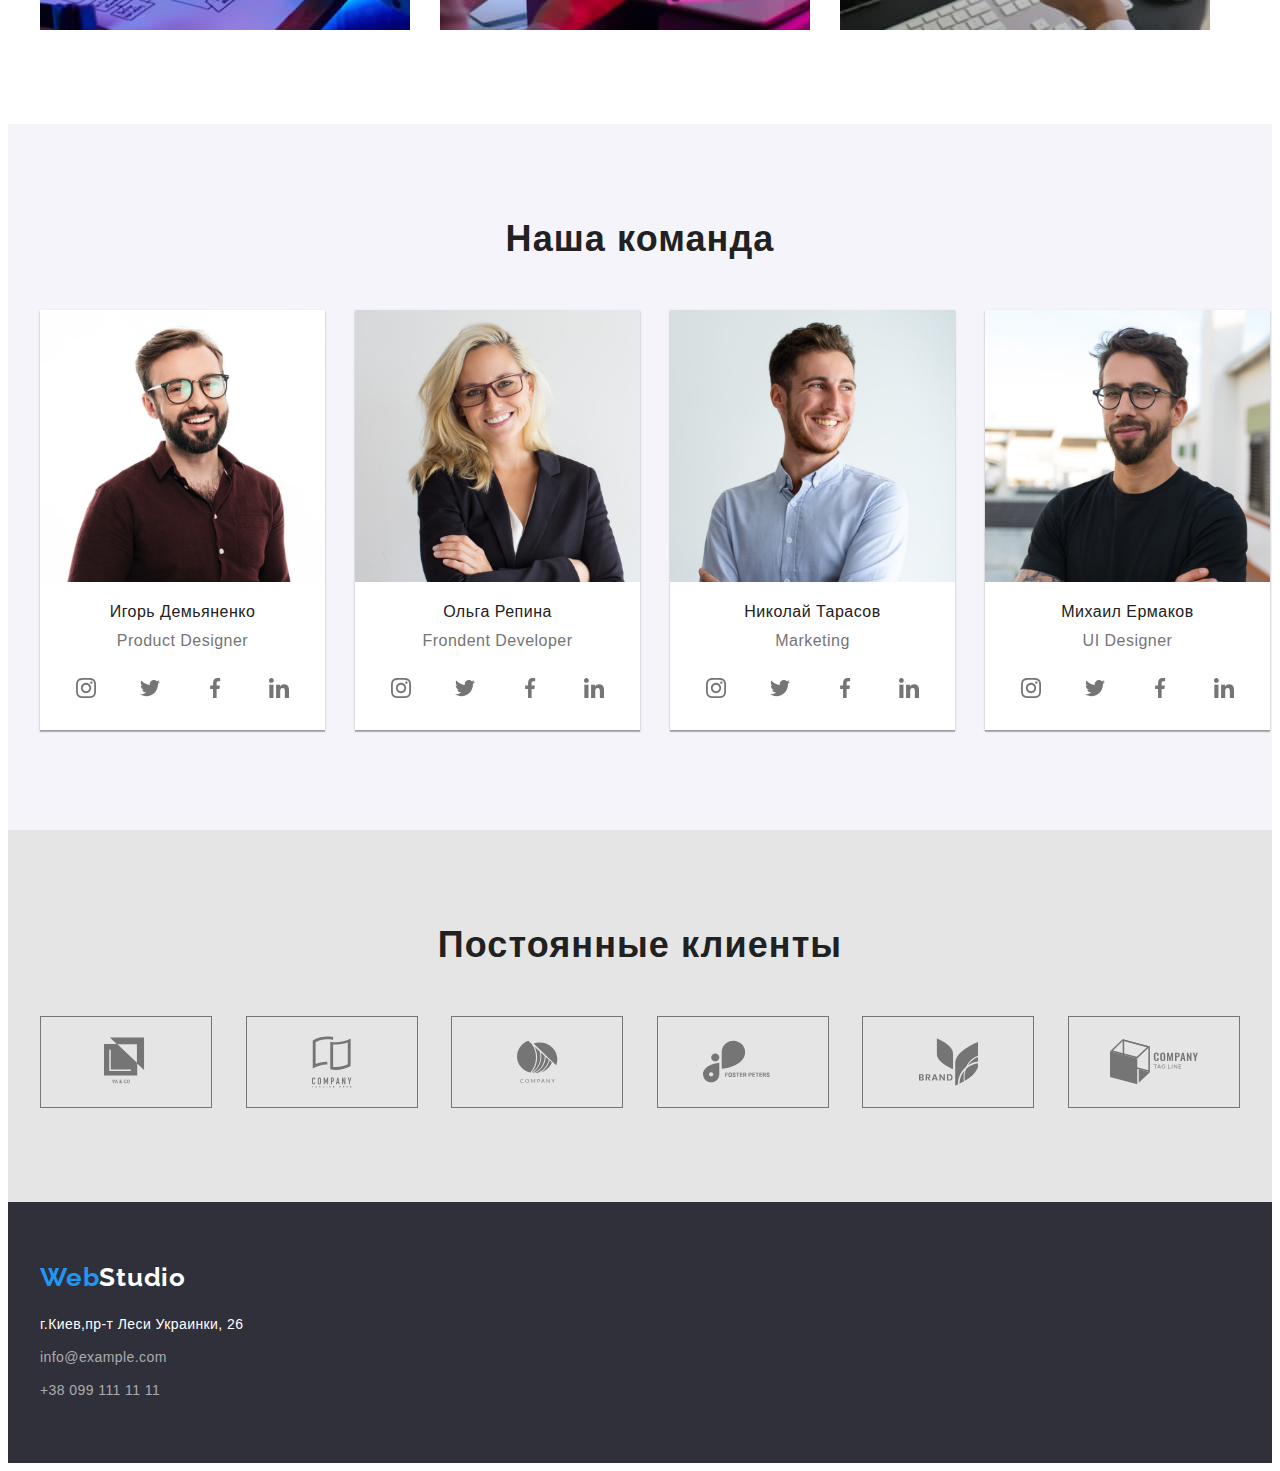
==== commit a618f5cb: "dz4" ====
--- a/index.html
+++ b/index.html
@@ -60,9 +60,11 @@
                 <ul class="quality-list list">
                     <li class="quality-list-item">
                         <div class="quality-box">
-                            <svg class="quality-box-icon">
-                                <use href="./imgdz/sprite.svg#icon-antenna-1" width="70px" heght="70px"></use>
-                            </svg>
+                            <a href="" class="quality-box-link">
+                                <svg class="quality-box-icon">
+                                    <use href="./imgdz/sprite.svg#icon-antenna-1" width="70px" heght="70px"></use>
+                                </svg>
+                            </a>
                             <h3 class="quality">Внимание к деталям</h3>
                             <p class="quality-text">Идейные соображения, а также начало повседневной работы по
                                 формированию
@@ -70,9 +72,11 @@
                     </li>
                     <li class="quality-list-item">
                         <div class="quality-box">
-                            <svg class="quality-box-icon">
-                                <use href="./imgdz/sprite.svg#icon-clock-1" width="70px" heght="70px"></use>
-                            </svg>
+                            <a href="" class="quality-box-link">
+                                <svg class="quality-box-icon">
+                                    <use href="./imgdz/sprite.svg#icon-clock-1" width="70px" heght="70px"></use>
+                                </svg>
+                            </a>
                         </div>
                         <h3 class="quality">Пунктуальность</h3>
                         <p class="quality-text">Задача организации, в особенности же рамки и место обучения кадров
@@ -81,9 +85,11 @@
                     </li>
                     <li class="quality-list-item">
                         <div class="quality-box">
-                            <svg class="quality-box-icon">
-                                <use href="./imgdz/sprite.svg#icon-diagram-1" width="70px" heght="70px"></use>
-                            </svg>
+                            <a href="" class="quality-box-link">
+                                <svg class="quality-box-icon">
+                                    <use href="./imgdz/sprite.svg#icon-diagram-1" width="70px" heght="70px"></use>
+                                </svg>
+                            </a>
                         </div>
                         <h3 class="quality">Планирование</h3>
                         <p class="quality-text">Равным образом консультация с широким активом в значительной степени
@@ -91,11 +97,14 @@
                     </li>
                     <li class="quality-list-item">
                         <div class="quality-box">
-                            <svg class="quality-box-icon">
-                                <use href="./imgdz/sprite.svg#icon-astronaut-1" width="70px" heght="70px"></use>
-                            </svg>
+                            <a href="" class="quality-box-link">
+                                <svg class="quality-box-icon">
+                                    <use href="./imgdz/sprite.svg#icon-astronaut-1" width="70px" heght="70px"></use>
+                                </svg>
+                            </a>
                             <h3 class="quality">Современные технологии</h3>
-                            <p class="quality-text">Значимость этих проблем настолько очевидна, что реализация плановых
+                            <p class="quality-text">Значимость этих проблем настолько очевидна, что реализация
+                                плановых
                                 задании
                             </p>
                     </li>
@@ -276,6 +285,57 @@
                 </ul>
             </div>
         </section>
+        <!--постоянные клиенты-->
+        <section class="permanent">
+            <div class="conteiner">
+                <h2 class="titl"> Постоянные клиенты</h2>
+                <ul class="permanent-list list">
+                    <li class="permanent-list-item">
+                        <a href="" class="permanent-list-link link">
+                            <svg class="permanent-list-icon" width="44.27px" heght="49.23px">
+                                <use href="./imgdz/sprite.svg#icon-logo-1-1"></use>
+                            </svg>
+                        </a>
+                    </li>
+                    <li class="permanent-list-item">
+                        <a href="" class="permanent-list-link link">
+                            <svg class="permanent-list-icon" width="40px" heght="52px">
+                                <use href="./imgdz/sprite.svg#icon-logo-2-1"></use>
+                            </svg>
+                        </a>
+                    </li>
+                    <li class="permanent-list-item">
+                        <a href="" class="permanent-list-link link">
+                            <svg class="permanent-list-icon" width="41px" heght="43px">
+                                <use href="./imgdz/sprite.svg#icon-logo-3-1"></use>
+                            </svg>
+                        </a>
+                    </li>
+                    <li class="permanent-list-item">
+                        <a href="" class="permanent-list-link link">
+                            <svg class="permanent-list-icon" width="79.66px" heght="42.02px">
+                                <use href="./imgdz/sprite.svg#icon-logo-4-1"></use>
+                            </svg>
+                        </a>
+                    </li>
+                    <li class="permanent-list-item">
+                        <a href="" class="permanent-list-link link">
+                            <svg class="permanent-list-icon" width="59px" heght="47px">
+                                <use href="./imgdz/sprite.svg#icon-logo-5-1"></use>
+                            </svg>
+                        </a>
+                    </li>
+                    <li class="permanent-list-item">
+                        <a href="" class="permanent-list-link link">
+                            <svg class="permanent-list-icon" width="88.48px" heght="45.44px">
+                                <use href="./imgdz/sprite.svg#icon-logo-6-1"></use>
+                            </svg>
+                        </a>
+                    </li>
+
+                </ul>
+            </div>
+        </section>
     </main>
     <footer class="footer">
         <div class="conteiner">
--- a/css/styles.css
+++ b/css/styles.css
@@ -259,16 +259,20 @@
 .quality-list-item { 
   width: 270px;
 }
-.quality-list-item {
-
-}
-.quality-box {
+.quality-list-box {
+  display: flex; 
+  align-items: center;
+   
+}
+.quality-box-link {
   display: flex;
   justify-content: center;
   align-items: center;
   background: #F5F4FA;
-  border-radius: 4px;  
-
+  border-radius: 4px;
+  width: 270px;
+  height: 120px;
+  margin-bottom: 30px;
 }
 .quality-box-icon {
 
@@ -382,6 +386,42 @@
 fill: #ffffff;
 }
 /*==========endteam========*/
+.permanent {
+padding-top: 94px;
+padding-bottom: 94px;
+background: #E5E5E5;
+}
+.permanent-list-item >{
+margin-right: 30px;
+}
+.permanent-list-item:not(:last-child) {
+  margin-right: 30px;
+}
+.permanent-list {
+  display: flex;
+  align-items: center;
+  justify-content: space-between;
+ 
+   
+}
+.permanent-list-link {
+  display: flex;
+  justify-content: center;
+  align-items: center;
+  width: 170px;
+  height: 90px;
+  border: 1px solid #757575;
+  background: #E5E5E5;
+  fill: #757575;
+}
+.permanent-list-link:hover .permanent-list-icon,
+.permanent-list-link:focus .permanent-list-icon {
+  fill: var(--accent-color);
+}
+.permanent-list-link:hover,
+.permanent-list-link:focus {
+  border: 1px solid var(--accent-color);
+}
 /*=========footer=========*/
 .footer {
   background: #2f303a;
@@ -435,7 +475,7 @@
 .resource-list {
   display: flex;
   justify-content: center;
-  margin-bottom: 54px;
+  margin-bottom: 54px;  
 }
 .resource-list-item > {
   margin-right: 8px;
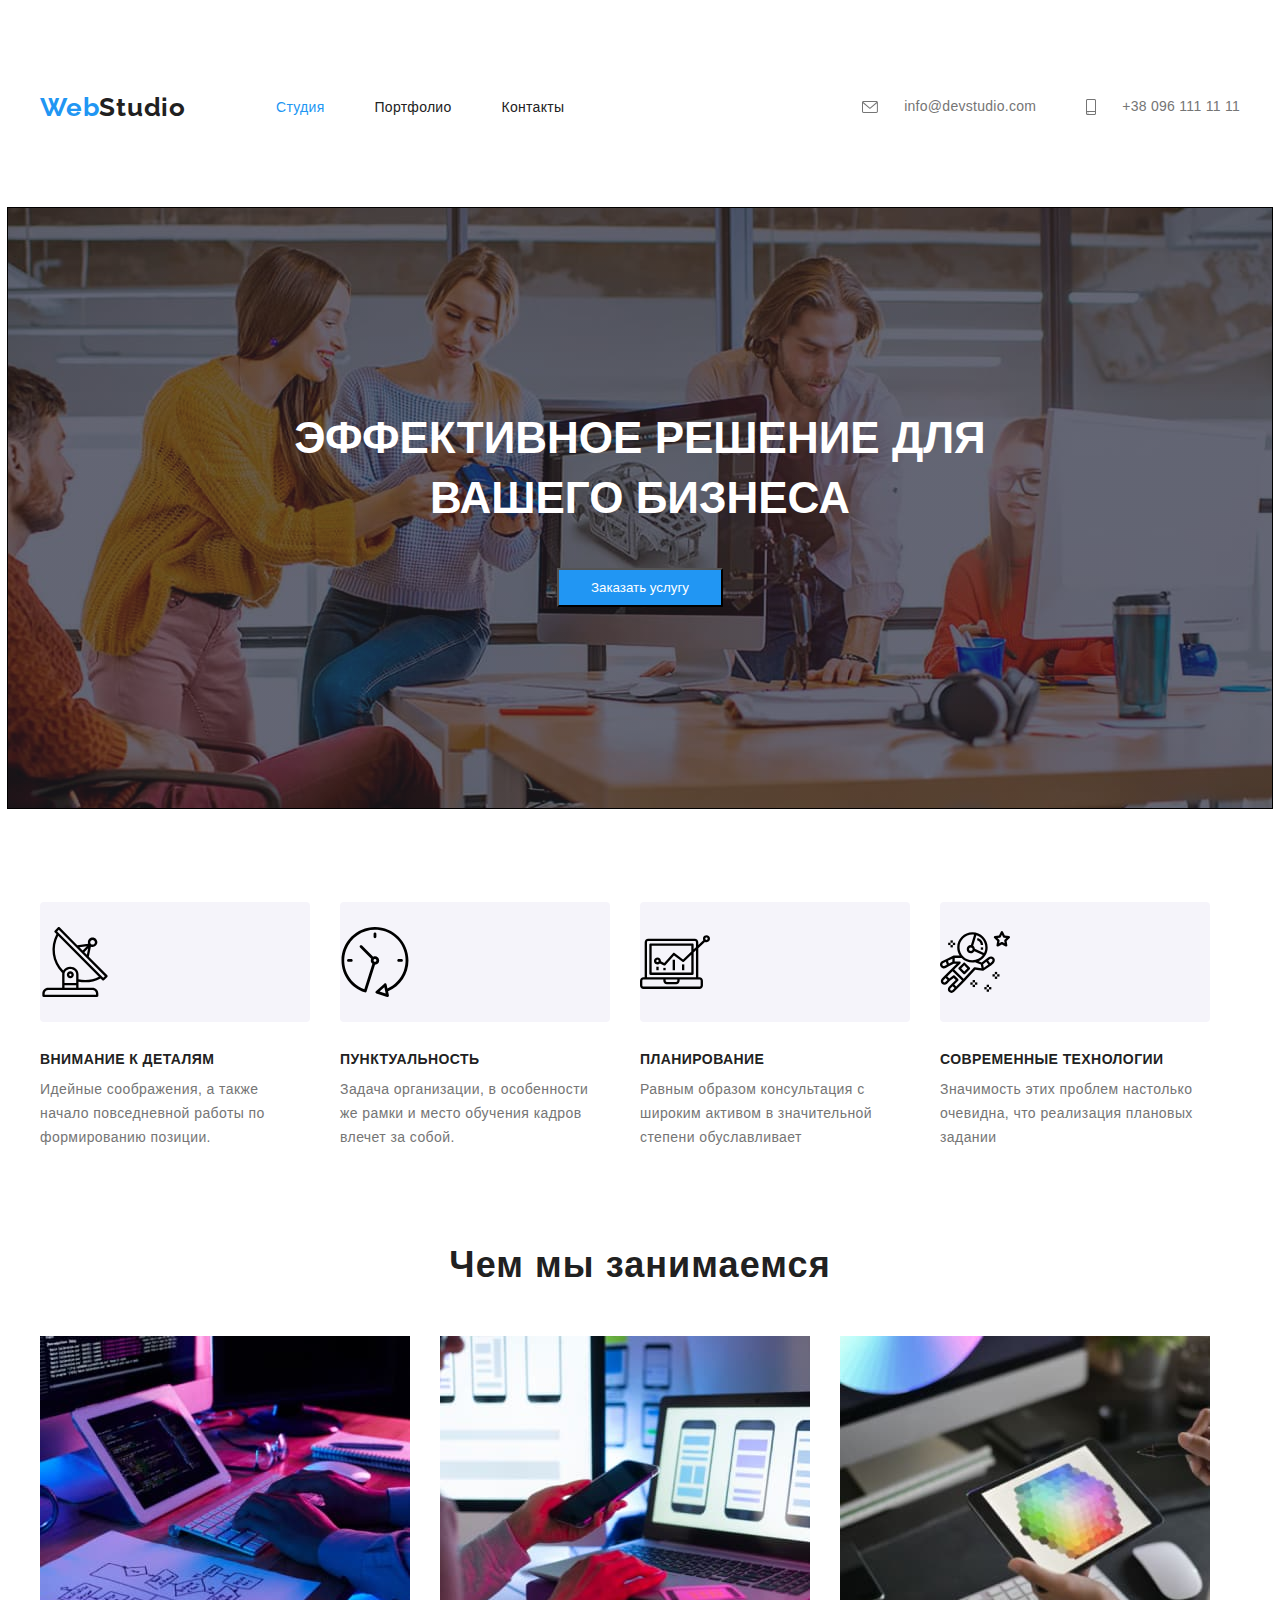
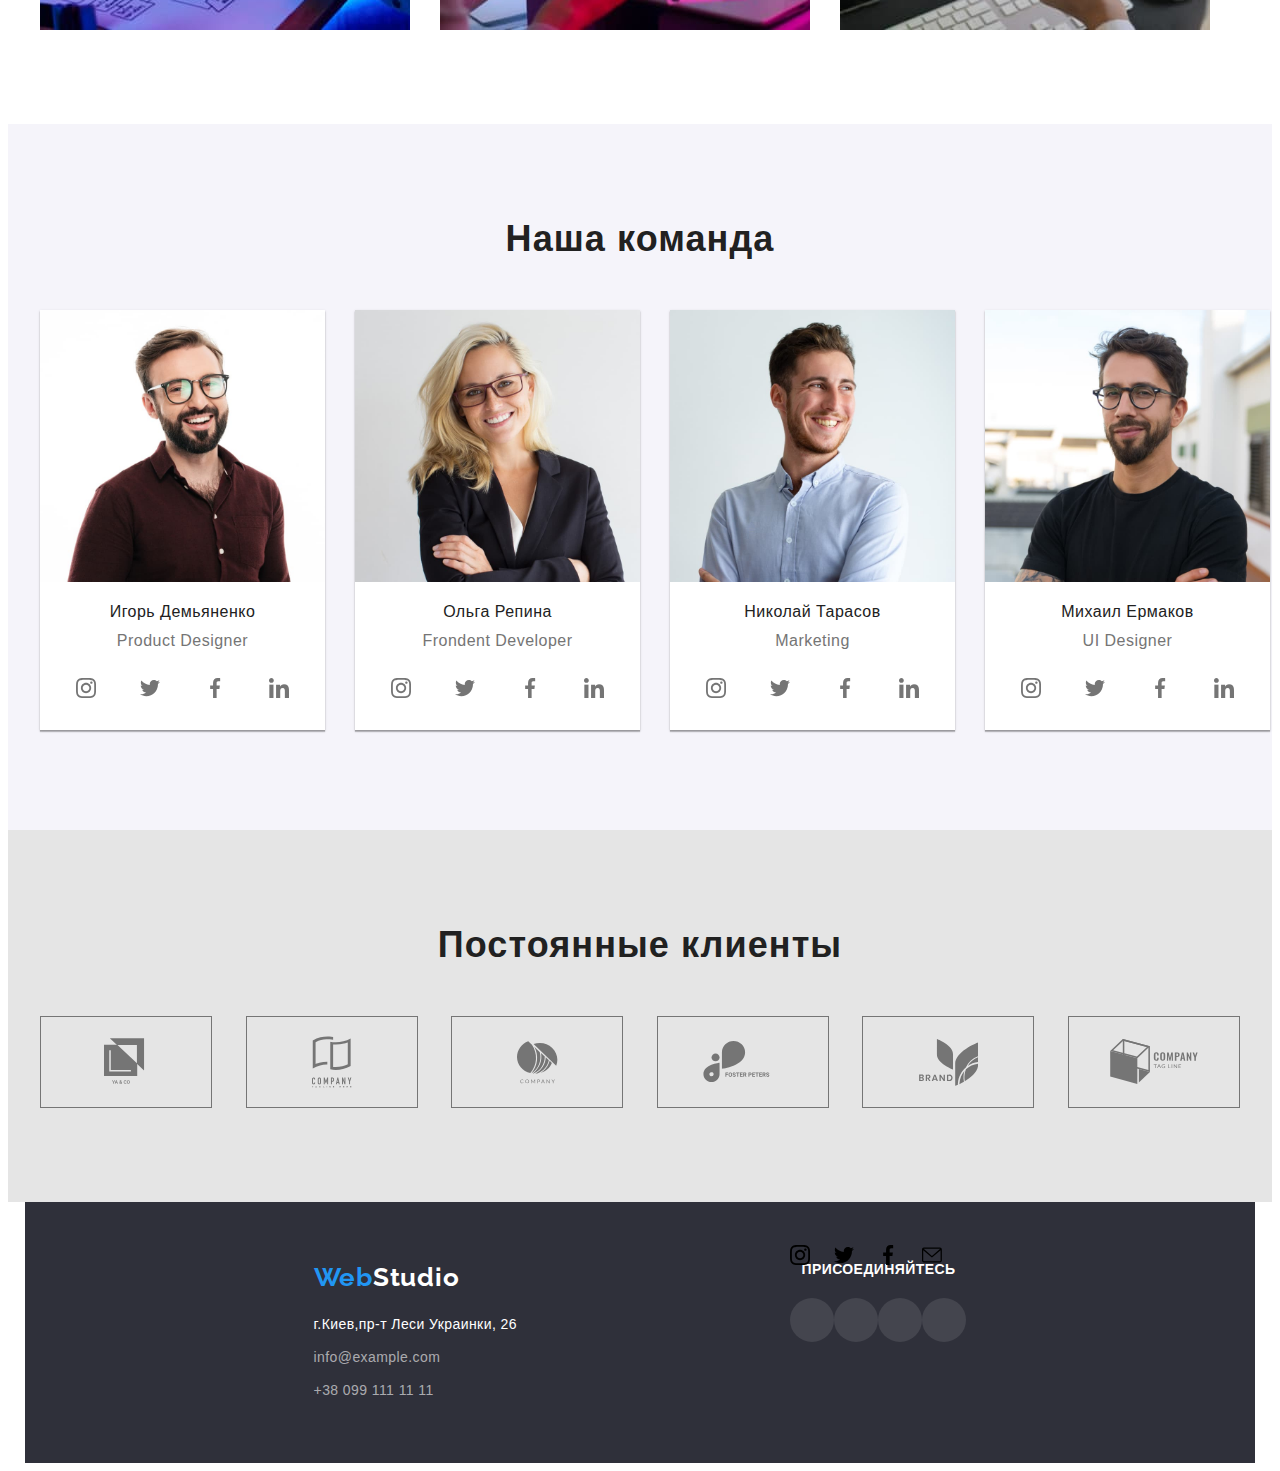
==== commit 3880db3e: "dz4" ====
--- a/index.html
+++ b/index.html
@@ -141,28 +141,28 @@
                             <ul class="social-list list">
                                 <li class="social-list-item ">
                                     <a href="" class="social-list-link link">
-                                        <svg class="social-list-icon" width="20px" heght="20px">
+                                        <svg class="social-list-icon" width="20px" height="20px">
                                             <use href="./imgdz/sprite.svg#icon-instagram-2"></use>
                                         </svg>
                                     </a>
                                 </li>
                                 <li class="social-list-item ">
                                     <a href="" class="social-list-link link">
-                                        <svg class="social-list-icon" width="20px" heght="20px">
+                                        <svg class="social-list-icon" width="20px" height="20px">
                                             <use href="./imgdz/sprite.svg#icon-twitter-1"></use>
                                         </svg>
                                     </a>
                                 </li>
                                 <li class="social-list-item ">
                                     <a href="" class="social-list-link link">
-                                        <svg class="social-list-icon" width="20px" heght="20px">
+                                        <svg class="social-list-icon" width="20px" height="20px">
                                             <use href="./imgdz/sprite.svg#icon-facebook-1"></use>
                                         </svg>
                                     </a>
                                 </li>
                                 <li class="social-list-item ">
                                     <a href="" class="social-list-link link">
-                                        <svg class="social-list-icon" width="20px" heght="20px">
+                                        <svg class="social-list-icon" width="20px" height="20px">
                                             <use href="./imgdz/sprite.svg#icon-linkedin-1"></use>
                                         </svg>
                                     </a>
@@ -178,28 +178,28 @@
                             <ul class="social-list list">
                                 <li class="social-list-item ">
                                     <a href="" class="social-list-link link">
-                                        <svg class="social-list-icon" width="20px" heght="20px">
+                                        <svg class="social-list-icon" width="20px" height="20px">
                                             <use href="./imgdz/sprite.svg#icon-instagram-2"></use>
                                         </svg>
                                     </a>
                                 </li>
                                 <li class="social-list-item ">
                                     <a href="" class="social-list-link link">
-                                        <svg class="social-list-icon" width="20px" heght="20px">
+                                        <svg class="social-list-icon" width="20px" height="20px">
                                             <use href="./imgdz/sprite.svg#icon-twitter-1"></use>
                                         </svg>
                                     </a>
                                 </li>
                                 <li class="social-list-item ">
                                     <a href="" class="social-list-link link">
-                                        <svg class="social-list-icon" width="20px" heght="20px">
+                                        <svg class="social-list-icon" width="20px" height="20px">
                                             <use href="./imgdz/sprite.svg#icon-facebook-1"></use>
                                         </svg>
                                     </a>
                                 </li>
                                 <li class="social-list-item ">
                                     <a href="" class="social-list-link link">
-                                        <svg class="social-list-icon" width="20px" heght="20px">
+                                        <svg class="social-list-icon" width="20px" height="20px">
                                             <use href="./imgdz/sprite.svg#icon-linkedin-1"></use>
                                         </svg>
                                     </a>
@@ -215,28 +215,28 @@
                             <ul class="social-list list">
                                 <li class="social-list-item ">
                                     <a href="" class="social-list-link link">
-                                        <svg class="social-list-icon" width="20px" heght="20px">
+                                        <svg class="social-list-icon" width="20px" height="20px">
                                             <use href="./imgdz/sprite.svg#icon-instagram-2"></use>
                                         </svg>
                                     </a>
                                 </li>
                                 <li class="social-list-item ">
                                     <a href="" class="social-list-link link">
-                                        <svg class="social-list-icon" width="20px" heght="20px">
+                                        <svg class="social-list-icon" width="20px" height="20px">
                                             <use href="./imgdz/sprite.svg#icon-twitter-1"></use>
                                         </svg>
                                     </a>
                                 </li>
                                 <li class="social-list-item ">
                                     <a href="" class="social-list-link link">
-                                        <svg class="social-list-icon" width="20px" heght="20px">
+                                        <svg class="social-list-icon" width="20px" height="20px">
                                             <use href="./imgdz/sprite.svg#icon-facebook-1"></use>
                                         </svg>
                                     </a>
                                 </li>
                                 <li class="social-list-item ">
                                     <a href="" class="social-list-link link">
-                                        <svg class="social-list-icon" width="20px" heght="20px">
+                                        <svg class="social-list-icon" width="20px" height="20px">
                                             <use href="./imgdz/sprite.svg#icon-linkedin-1"></use>
                                         </svg>
                                     </a>
@@ -252,28 +252,28 @@
                             <ul class="social-list list">
                                 <li class="social-list-item ">
                                     <a href="" class="social-list-link link">
-                                        <svg class="social-list-icon" width="20px" heght="20px">
+                                        <svg class="social-list-icon" width="20px" height="20px">
                                             <use href="./imgdz/sprite.svg#icon-instagram-2"></use>
                                         </svg>
                                     </a>
                                 </li>
                                 <li class="social-list-item ">
                                     <a href="" class="social-list-link link">
-                                        <svg class="social-list-icon" width="20px" heght="20px">
+                                        <svg class="social-list-icon" width="20px" height="20px">
                                             <use href="./imgdz/sprite.svg#icon-twitter-1"></use>
                                         </svg>
                                     </a>
                                 </li>
                                 <li class="social-list-item ">
                                     <a href="" class="social-list-link link">
-                                        <svg class="social-list-icon" width="20px" heght="20px">
+                                        <svg class="social-list-icon" width="20px" height="20px">
                                             <use href="./imgdz/sprite.svg#icon-facebook-1"></use>
                                         </svg>
                                     </a>
                                 </li>
                                 <li class="social-list-item ">
                                     <a href="" class="social-list-link link">
-                                        <svg class="social-list-icon" width="20px" heght="20px">
+                                        <svg class="social-list-icon" width="20px" height="20px">
                                             <use href="./imgdz/sprite.svg#icon-linkedin-1"></use>
                                         </svg>
                                     </a>
@@ -292,42 +292,42 @@
                 <ul class="permanent-list list">
                     <li class="permanent-list-item">
                         <a href="" class="permanent-list-link link">
-                            <svg class="permanent-list-icon" width="44.27px" heght="49.23px">
+                            <svg class="permanent-list-icon" width="44.27px" height="49.23px">
                                 <use href="./imgdz/sprite.svg#icon-logo-1-1"></use>
                             </svg>
                         </a>
                     </li>
                     <li class="permanent-list-item">
                         <a href="" class="permanent-list-link link">
-                            <svg class="permanent-list-icon" width="40px" heght="52px">
+                            <svg class="permanent-list-icon" width="40px" height="52px">
                                 <use href="./imgdz/sprite.svg#icon-logo-2-1"></use>
                             </svg>
                         </a>
                     </li>
                     <li class="permanent-list-item">
                         <a href="" class="permanent-list-link link">
-                            <svg class="permanent-list-icon" width="41px" heght="43px">
+                            <svg class="permanent-list-icon" width="41px" height="43px">
                                 <use href="./imgdz/sprite.svg#icon-logo-3-1"></use>
                             </svg>
                         </a>
                     </li>
                     <li class="permanent-list-item">
                         <a href="" class="permanent-list-link link">
-                            <svg class="permanent-list-icon" width="79.66px" heght="42.02px">
+                            <svg class="permanent-list-icon" width="79.66px" height="42.02px">
                                 <use href="./imgdz/sprite.svg#icon-logo-4-1"></use>
                             </svg>
                         </a>
                     </li>
                     <li class="permanent-list-item">
                         <a href="" class="permanent-list-link link">
-                            <svg class="permanent-list-icon" width="59px" heght="47px">
+                            <svg class="permanent-list-icon" width="59px" height="47px">
                                 <use href="./imgdz/sprite.svg#icon-logo-5-1"></use>
                             </svg>
                         </a>
                     </li>
                     <li class="permanent-list-item">
                         <a href="" class="permanent-list-link link">
-                            <svg class="permanent-list-icon" width="88.48px" heght="45.44px">
+                            <svg class="permanent-list-icon" width="88.48px" height="45.44px">
                                 <use href="./imgdz/sprite.svg#icon-logo-6-1"></use>
                             </svg>
                         </a>
@@ -337,8 +337,8 @@
             </div>
         </section>
     </main>
-    <footer class="footer">
-        <div class="conteiner">
+    <footer class="footer conteiner">
+        <div class="footer-box-1">
             <a class="logo-footer link" href="" lang="en">Web<span class="logo-dark-theme">Studio</span></a>
             <address>
                 <ul class=" list">
@@ -355,6 +355,39 @@
                 </ul>
             </address>
         </div>
+        <div class="footer-box-2">
+            <p class="footer-text">присоединяйтесь</p>
+            <ul class="footer-list list">
+                <li class="footer-list-item">
+                    <a href="" class="footer-list-link link">
+                        <svg class="footer-list-icon">
+                            <use href="./imgdz/sprite.svg#icon-instagram-2" width="20px" height="20px"></use>
+                        </svg>
+                    </a>
+                </li>
+                <li class="footer-list-item">
+                    <a href="" class="footer-list-link link">
+                        <svg class="footer-list-icon">
+                            <use href="./imgdz/sprite.svg#icon-twitter-1" width="20px" height="20px"></use>
+                        </svg>
+                    </a>
+                </li>
+                <li class="footer-list-item">
+                    <a href="" class="footer-list-link link">
+                        <svg class="footer-list-icon">
+                            <use href="./imgdz/sprite.svg#icon-facebook-1" width="20px" height="20px"></use>
+                        </svg>
+                    </a>
+                </li>
+                <li class="footer-list-item">
+                    <a href="" class="footer-list-link link">
+                        <svg class="footer-list-icon">
+                            <use href="./imgdz/sprite.svg#icon-envelope-hover" width="20px" height="20px"></use>
+                        </svg>
+                    </a>
+                </li>
+            </ul>
+        </div>
     </footer>
 </body>
 
--- a/css/styles.css
+++ b/css/styles.css
@@ -274,9 +274,7 @@
   height: 120px;
   margin-bottom: 30px;
 }
-.quality-box-icon {
-
-}
+
 .quality-list-item:not(:last-child) {
   margin-right: 30px;
 }
@@ -427,8 +425,10 @@
   background: #2f303a;
   padding-top: 60px;
   padding-bottom: 60px;
-}
-.footer .conteiner {
+  display: flex;
+  justify-content: space-evenly;
+}
+.footer-box-1 {
   display: flex;
   flex-direction: column;
 }
@@ -466,6 +466,37 @@
   letter-spacing: 0.03em;
   color: rgba(255, 255, 255, 0.6);
 }
+.footer-text {
+font-family: var(--main-font);
+font-style: normal;
+font-weight: bold;
+font-size: 14px;
+line-height: 1.14;
+letter-spacing: 0.03em;
+text-transform: uppercase;
+color: #FFFFFF;
+padding-bottom: 20px;
+}
+.footer-box-2 {
+  display: flex;
+  align-items: center;
+  flex-direction: column;
+  
+}
+ .footer-list {
+  display: flex;
+  align-items: center;
+  justify-content: space-between;  
+}
+.footer-list-link {
+  display: flex;  
+  justify-content: center;
+  align-items: center;
+  width: 44px;
+  height: 44px;
+  border-radius: 50%;
+  background: rgba(255, 255, 255, 0.1);
+}
 /*=========endfooter==========*/
 /*========portfolio==========*/
 .resource {
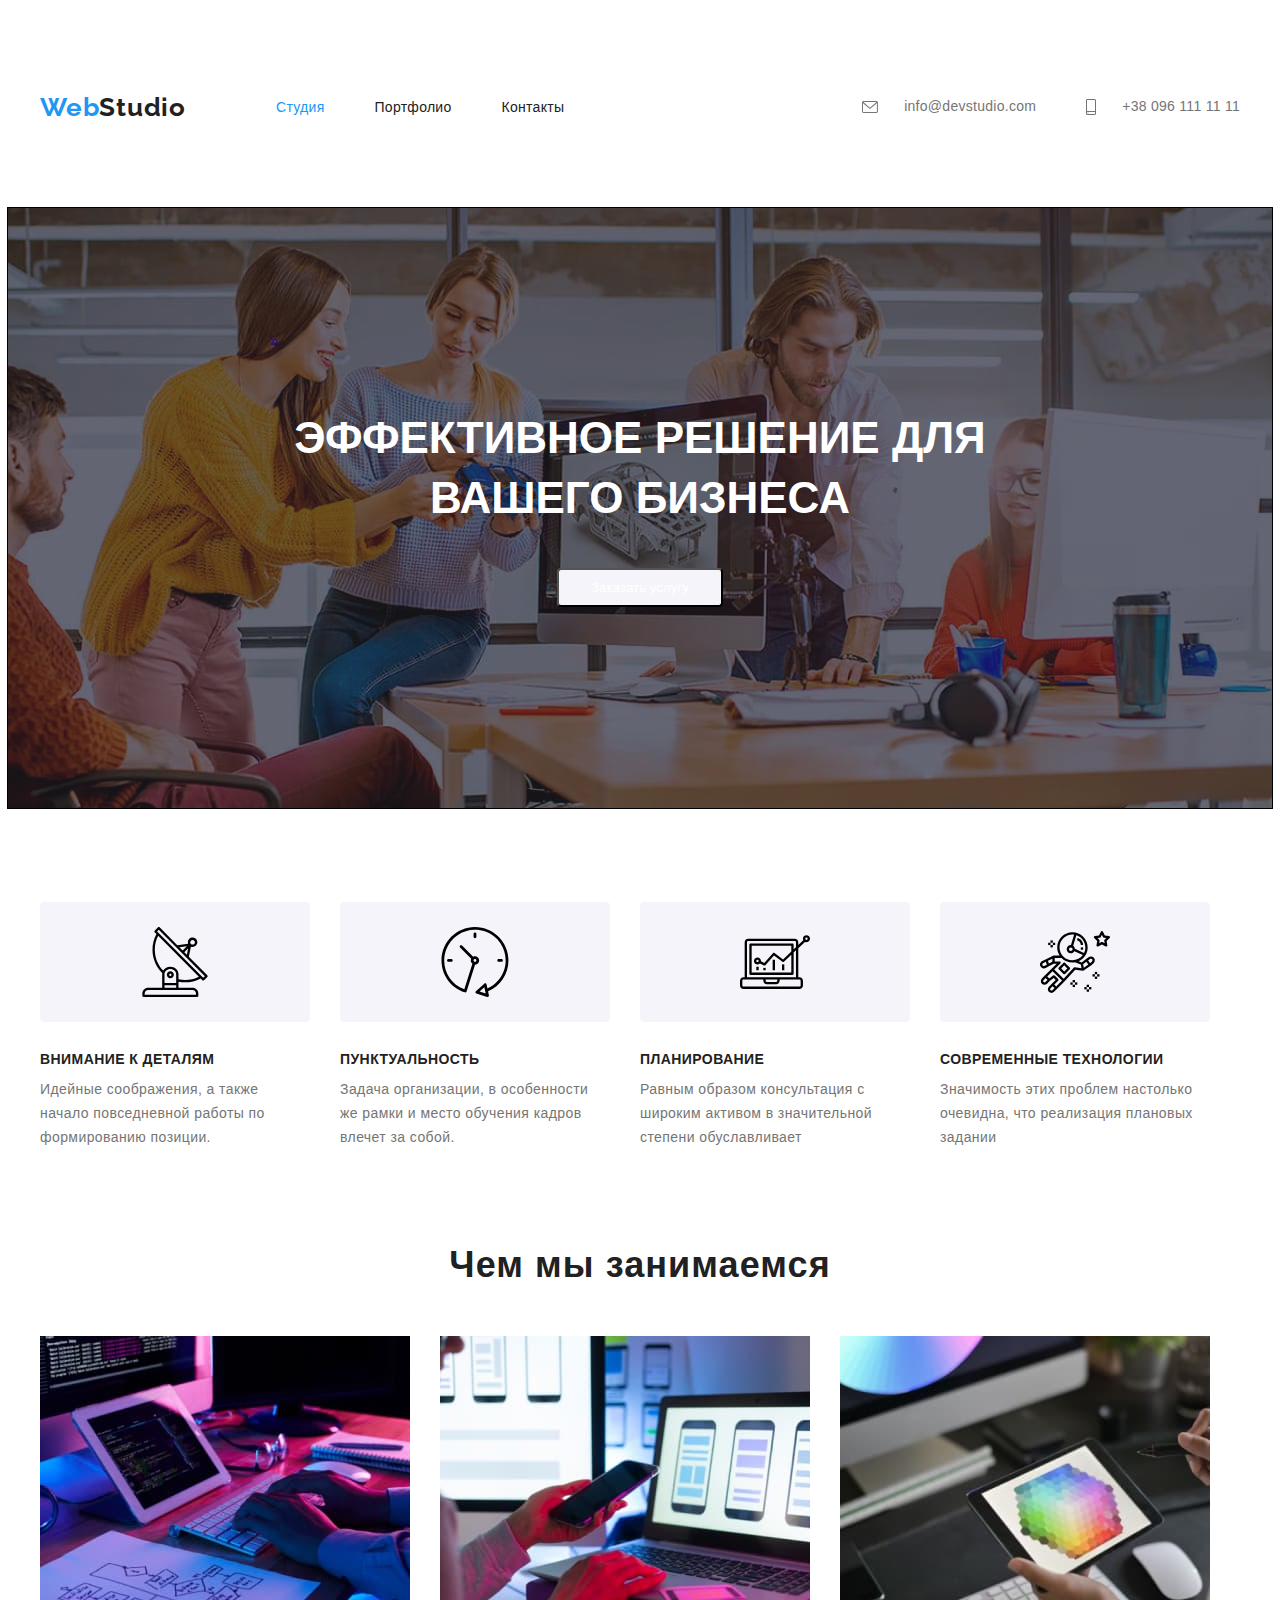
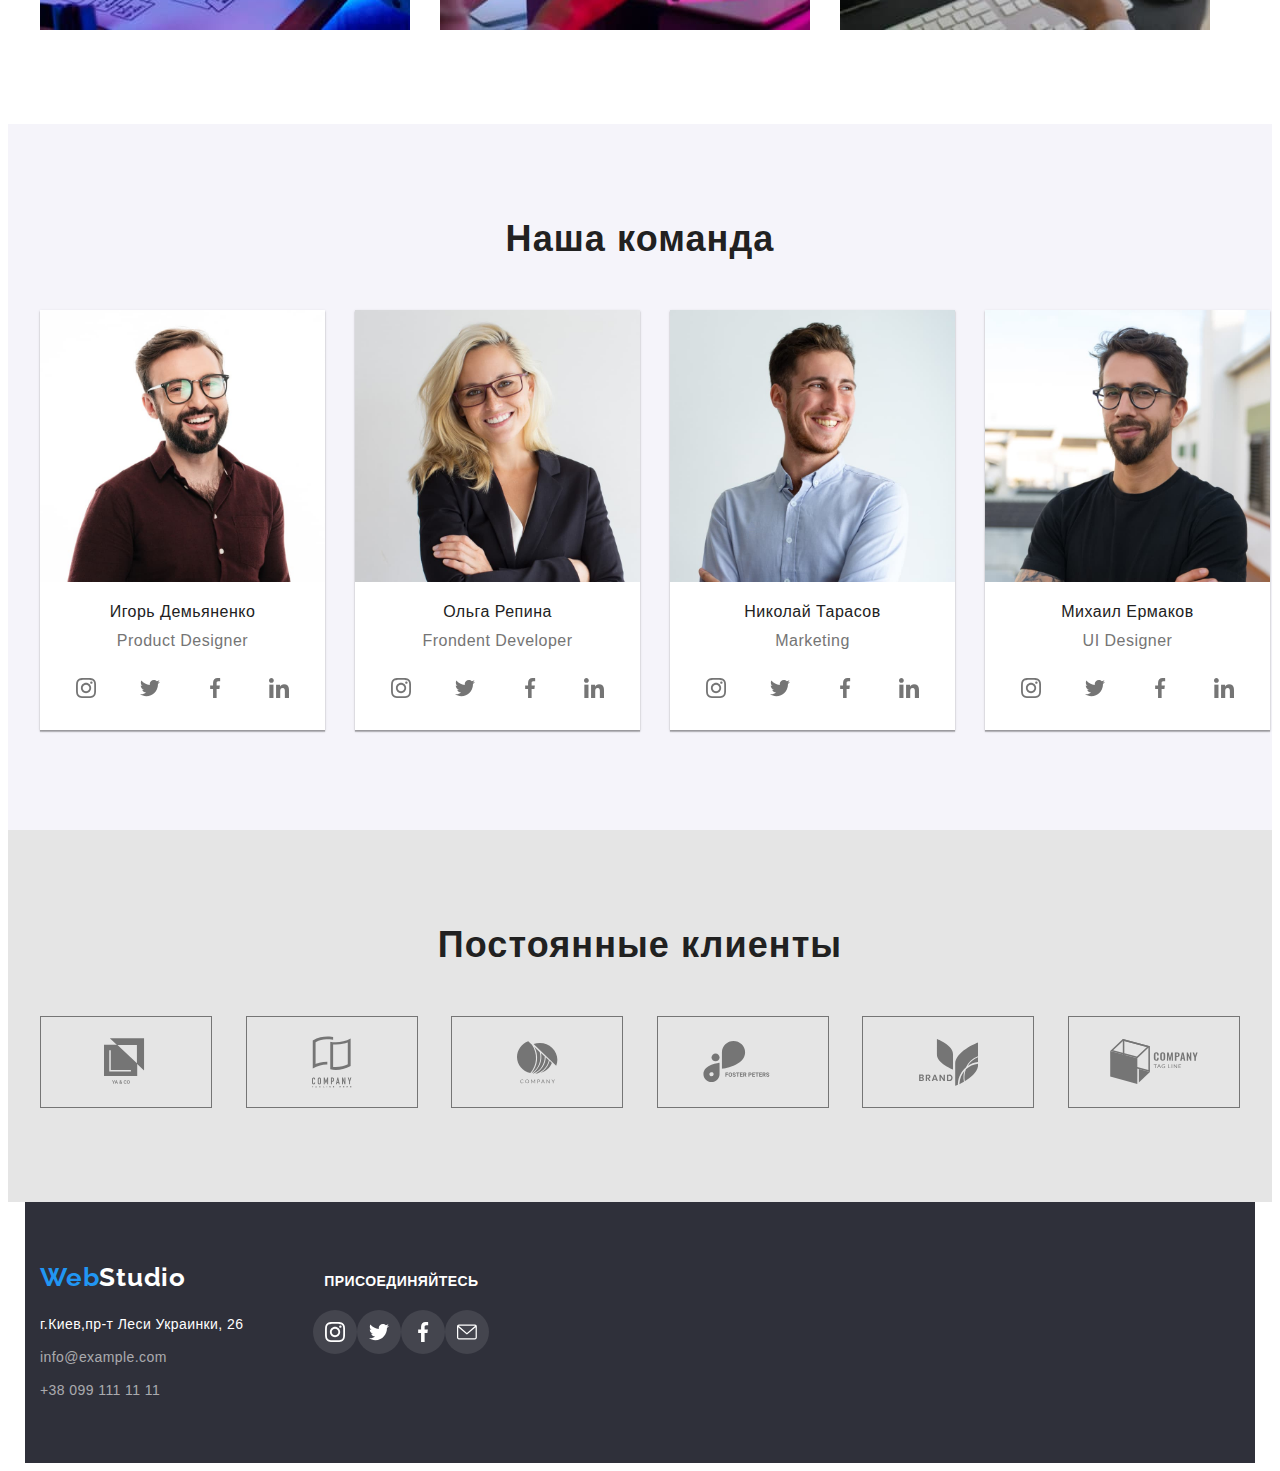
==== commit b9fd4511: "dz4" ====
--- a/index.html
+++ b/index.html
@@ -60,23 +60,20 @@
                 <ul class="quality-list list">
                     <li class="quality-list-item">
                         <div class="quality-box">
-                            <a href="" class="quality-box-link">
-                                <svg class="quality-box-icon">
-                                    <use href="./imgdz/sprite.svg#icon-antenna-1" width="70px" heght="70px"></use>
-                                </svg>
-                            </a>
-                            <h3 class="quality">Внимание к деталям</h3>
-                            <p class="quality-text">Идейные соображения, а также начало повседневной работы по
-                                формированию
-                                позиции.</p>
+                            <svg class="quality-box-icon">
+                                <use href="./imgdz/sprite.svg#icon-antenna-1" width="70px" heght="70px"></use>
+                            </svg>
+                        </div>
+                        <h3 class="quality">Внимание к деталям</h3>
+                        <p class="quality-text">Идейные соображения, а также начало повседневной работы по
+                            формированию
+                            позиции.</p>
                     </li>
                     <li class="quality-list-item">
                         <div class="quality-box">
-                            <a href="" class="quality-box-link">
-                                <svg class="quality-box-icon">
-                                    <use href="./imgdz/sprite.svg#icon-clock-1" width="70px" heght="70px"></use>
-                                </svg>
-                            </a>
+                            <svg class="quality-box-icon">
+                                <use href="./imgdz/sprite.svg#icon-clock-1" width="70px" heght="70px"></use>
+                            </svg>
                         </div>
                         <h3 class="quality">Пунктуальность</h3>
                         <p class="quality-text">Задача организации, в особенности же рамки и место обучения кадров
@@ -85,11 +82,9 @@
                     </li>
                     <li class="quality-list-item">
                         <div class="quality-box">
-                            <a href="" class="quality-box-link">
-                                <svg class="quality-box-icon">
-                                    <use href="./imgdz/sprite.svg#icon-diagram-1" width="70px" heght="70px"></use>
-                                </svg>
-                            </a>
+                            <svg class="quality-box-icon">
+                                <use href="./imgdz/sprite.svg#icon-diagram-1" width="70px" heght="70px"></use>
+                            </svg>
                         </div>
                         <h3 class="quality">Планирование</h3>
                         <p class="quality-text">Равным образом консультация с широким активом в значительной степени
@@ -97,16 +92,15 @@
                     </li>
                     <li class="quality-list-item">
                         <div class="quality-box">
-                            <a href="" class="quality-box-link">
-                                <svg class="quality-box-icon">
-                                    <use href="./imgdz/sprite.svg#icon-astronaut-1" width="70px" heght="70px"></use>
-                                </svg>
-                            </a>
-                            <h3 class="quality">Современные технологии</h3>
-                            <p class="quality-text">Значимость этих проблем настолько очевидна, что реализация
-                                плановых
-                                задании
-                            </p>
+                            <svg class="quality-box-icon">
+                                <use href="./imgdz/sprite.svg#icon-astronaut-1" width="70px" heght="70px"></use>
+                            </svg>
+                        </div>
+                        <h3 class="quality">Современные технологии</h3>
+                        <p class="quality-text">Значимость этих проблем настолько очевидна, что реализация
+                            плановых
+                            задании
+                        </p>
                     </li>
                 </ul>
             </div>
--- a/css/styles.css
+++ b/css/styles.css
@@ -56,8 +56,9 @@
   padding-left: 15px;
   padding-right: 15px;
 }
-button {
+.button {
   font-family: inherit;
+
 }
 /*=======header=======*/
 
@@ -219,6 +220,13 @@
   cursor: pointer;
   margin-left: auto;
   margin-right: auto;
+  background: #F5F4FA;
+  border-radius: 4px; 
+}
+.model-btn:hover,
+.model-btn:focus {
+box-shadow: 0px 4px 4px rgba(0, 0, 0, 0.15);
+border-radius: 4px;
 }
 
 .hero-text {
@@ -254,17 +262,13 @@
 .quality-list {
   display: flex;    
   align-items: center;
+  justify-content: space-between;
   margin-right: 30px;
 }
 .quality-list-item { 
   width: 270px;
 }
-.quality-list-box {
-  display: flex; 
-  align-items: center;
-   
-}
-.quality-box-link {
+.quality-box {
   display: flex;
   justify-content: center;
   align-items: center;
@@ -274,7 +278,10 @@
   height: 120px;
   margin-bottom: 30px;
 }
-
+.quality-box-icon {
+  width: 70px;
+  height: 70px;
+}
 .quality-list-item:not(:last-child) {
   margin-right: 30px;
 }
@@ -426,11 +433,13 @@
   padding-top: 60px;
   padding-bottom: 60px;
   display: flex;
-  justify-content: space-evenly;
+  align-items: baseline;
+ 
 }
 .footer-box-1 {
   display: flex;
   flex-direction: column;
+  margin-right: 70px;
 }
 .logo-footer {
   font-family: var(--secondery-font);
@@ -475,13 +484,12 @@
 letter-spacing: 0.03em;
 text-transform: uppercase;
 color: #FFFFFF;
-padding-bottom: 20px;
+margin-bottom: 20px;
 }
 .footer-box-2 {
   display: flex;
   align-items: center;
-  flex-direction: column;
-  
+  flex-direction: column;  
 }
  .footer-list {
   display: flex;
@@ -496,6 +504,15 @@
   height: 44px;
   border-radius: 50%;
   background: rgba(255, 255, 255, 0.1);
+}
+.footer-list-icon {
+  width: 20px;
+  height: 20px;
+  fill: #FFFFFF;
+}
+.footer-list-link:hover,
+.footer-list-link:focus {
+  background-color:var(--accent-color) ;
 }
 /*=========endfooter==========*/
 /*========portfolio==========*/
@@ -525,11 +542,16 @@
   color: #212121;
   padding: 6px 22px;
   background-color: #f5f4fa;
+  border-radius: none;
+    
 }
 .model-btn-p:hover,
 .model-btn-p:focus {
   background-color: var(--accent-color);
   color: #ffffff;
+  box-shadow: 0px 3px 1px rgba(0, 0, 0, 0.1), 0px 1px 2px rgba(0, 0, 0, 0.08), 0px 2px 2px rgba(0, 0, 0, 0.12);
+  border-radius: 4px;
+
 }
 .team-name-projekt {
   font-family: var(--main-font);
@@ -564,6 +586,11 @@
 .projekt-list-item:nth-last-child(-n + 3) {
   margin-bottom: 0;
 }
+.projekt-list-item:hover {
+background: #2196F3;
+box-shadow: 0px 3px 1px rgba(0, 0, 0, 0.1), 0px 1px 2px rgba(0, 0, 0, 0.08), 0px 2px 2px rgba(0, 0, 0, 0.12);
+border-radius: 4px;
+}
 .projekt-section-conteiner {
   padding: 20px 24px;
 }
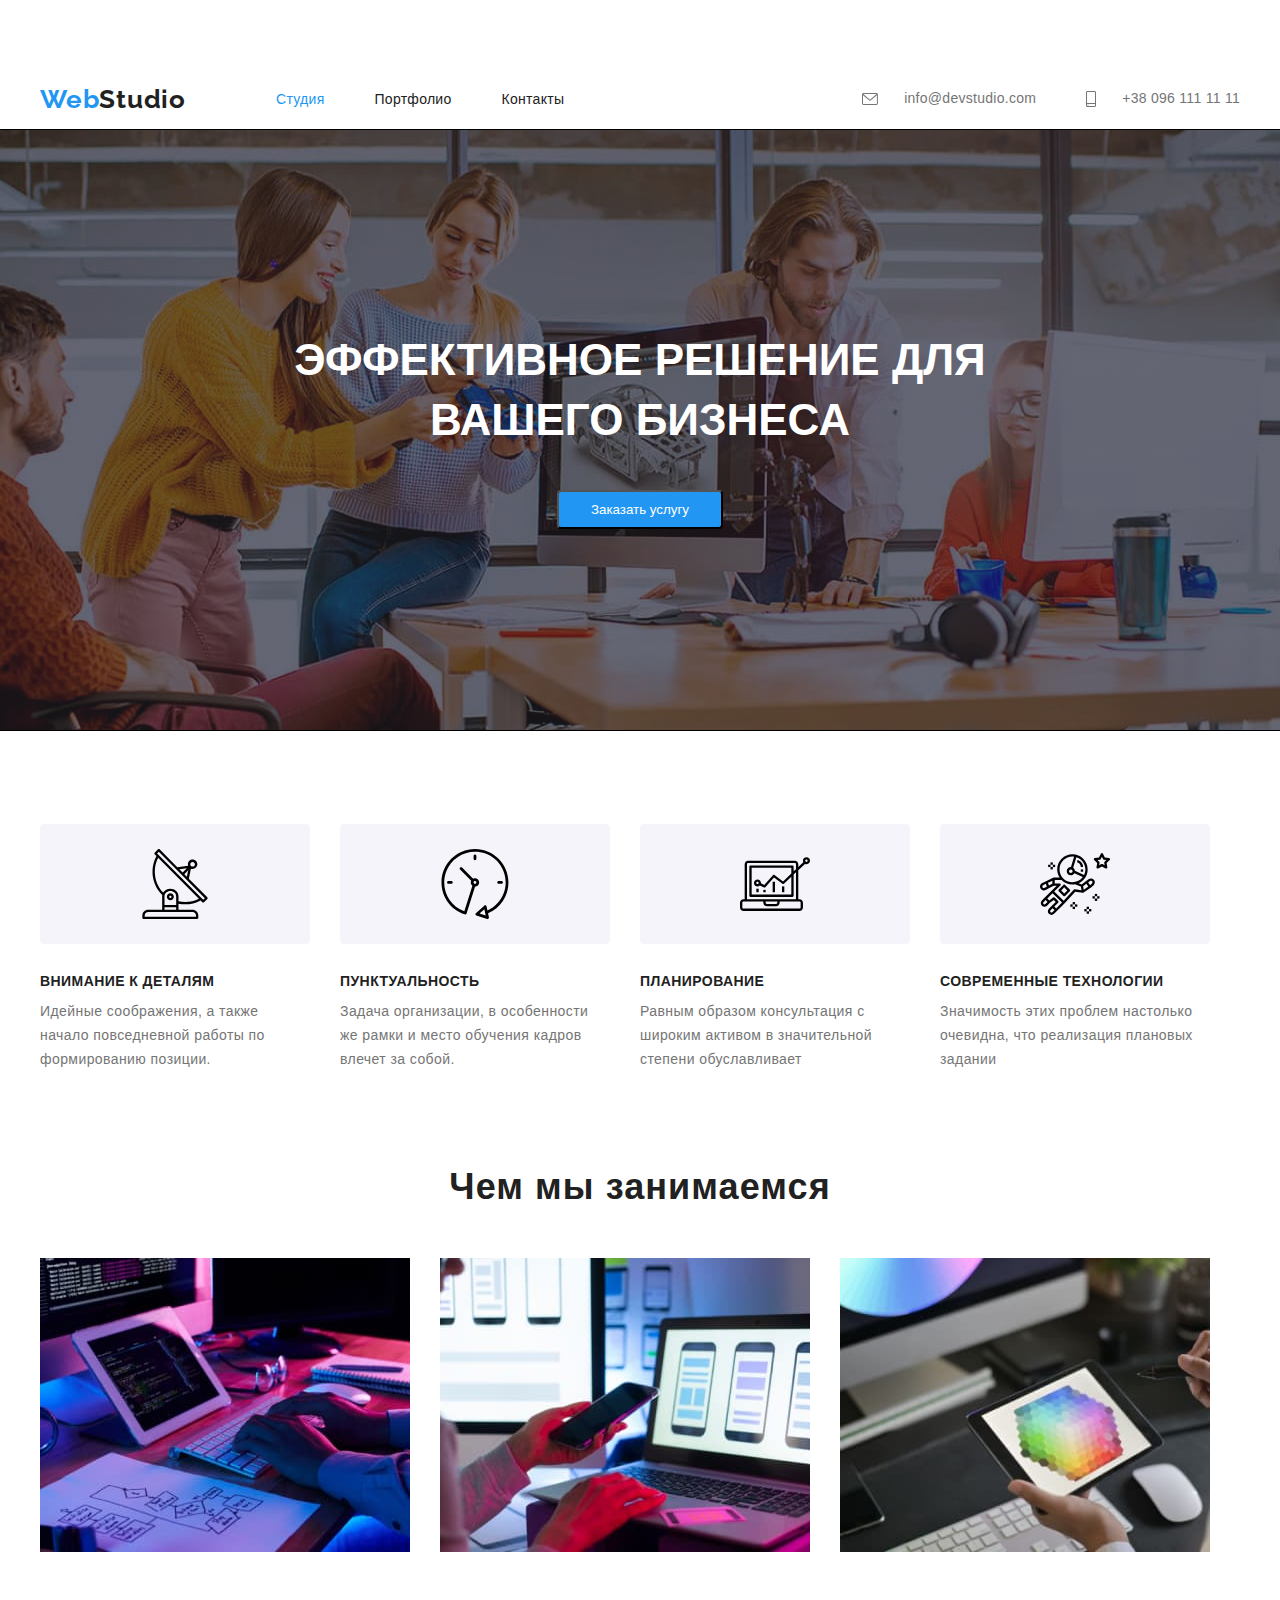
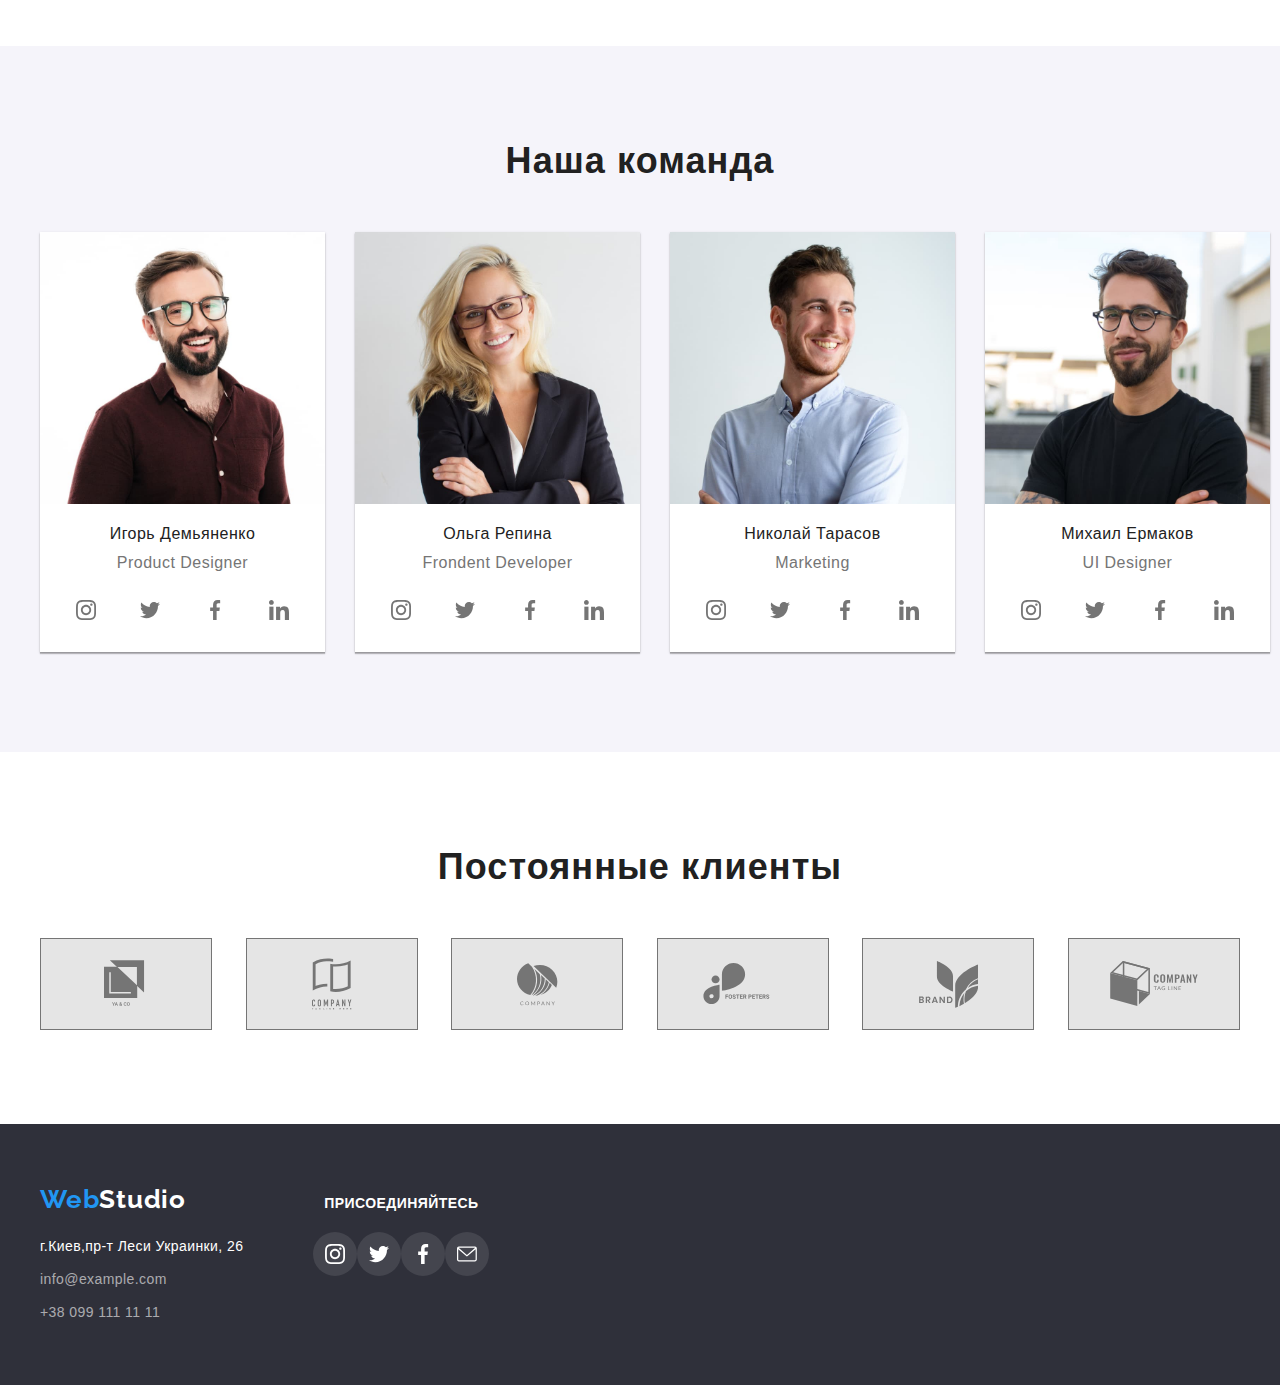
==== commit 88bb11fb: "dz4" ====
--- a/index.html
+++ b/index.html
@@ -13,7 +13,7 @@
     <link rel="stylesheet" href="./css/styles.css" />
 </head>
 
-<body>
+<body class="body">
     <header class="header">
         <div class="conteiner">
             <nav class="navigetion">
@@ -331,56 +331,58 @@
             </div>
         </section>
     </main>
-    <footer class="footer conteiner">
-        <div class="footer-box-1">
-            <a class="logo-footer link" href="" lang="en">Web<span class="logo-dark-theme">Studio</span></a>
-            <address>
-                <ul class=" list">
-                    <li class="address-element">
-                        <a class="ftr-adr-link addressnorm link" href="https://goo.gl/maps/sBFthERPN4R3y8QY7 "
-                            target="_blank" rel="noopener noreferrer"> г.Киев,пр-т Леси Украинки, 26</a>
-                    </li>
-                    <li class="address-element">
-                        <a class="ftr-mail-link link" href="mailto:info@example.com">info@example.com</a>
-                    </li>
-                    <li class="address-element">
-                        <a class="ftr-tel-link link" href="tel:+380991111111">+38 099 111 11 11</a>
-                    </li>
-                </ul>
-            </address>
-        </div>
-        <div class="footer-box-2">
-            <p class="footer-text">присоединяйтесь</p>
-            <ul class="footer-list list">
-                <li class="footer-list-item">
-                    <a href="" class="footer-list-link link">
-                        <svg class="footer-list-icon">
-                            <use href="./imgdz/sprite.svg#icon-instagram-2" width="20px" height="20px"></use>
-                        </svg>
-                    </a>
-                </li>
-                <li class="footer-list-item">
-                    <a href="" class="footer-list-link link">
-                        <svg class="footer-list-icon">
-                            <use href="./imgdz/sprite.svg#icon-twitter-1" width="20px" height="20px"></use>
-                        </svg>
-                    </a>
-                </li>
-                <li class="footer-list-item">
-                    <a href="" class="footer-list-link link">
-                        <svg class="footer-list-icon">
-                            <use href="./imgdz/sprite.svg#icon-facebook-1" width="20px" height="20px"></use>
-                        </svg>
-                    </a>
-                </li>
-                <li class="footer-list-item">
-                    <a href="" class="footer-list-link link">
-                        <svg class="footer-list-icon">
-                            <use href="./imgdz/sprite.svg#icon-envelope-hover" width="20px" height="20px"></use>
-                        </svg>
-                    </a>
-                </li>
-            </ul>
+    <footer class="footer">
+        <div class="conteiner">
+            <div class="footer-box-1">
+                <a class="logo-footer link" href="" lang="en">Web<span class="logo-dark-theme">Studio</span></a>
+                <address>
+                    <ul class=" list">
+                        <li class="address-element">
+                            <a class="ftr-adr-link addressnorm link" href="https://goo.gl/maps/sBFthERPN4R3y8QY7 "
+                                target="_blank" rel="noopener noreferrer"> г.Киев,пр-т Леси Украинки, 26</a>
+                        </li>
+                        <li class="address-element">
+                            <a class="ftr-mail-link link" href="mailto:info@example.com">info@example.com</a>
+                        </li>
+                        <li class="address-element">
+                            <a class="ftr-tel-link link" href="tel:+380991111111">+38 099 111 11 11</a>
+                        </li>
+                    </ul>
+                </address>
+            </div>
+            <div class="footer-box-2">
+                <p class="footer-text">присоединяйтесь</p>
+                <ul class="footer-list list">
+                    <li class="footer-list-item">
+                        <a href="" class="footer-list-link link">
+                            <svg class="footer-list-icon">
+                                <use href="./imgdz/sprite.svg#icon-instagram-2" width="20px" height="20px"></use>
+                            </svg>
+                        </a>
+                    </li>
+                    <li class="footer-list-item">
+                        <a href="" class="footer-list-link link">
+                            <svg class="footer-list-icon">
+                                <use href="./imgdz/sprite.svg#icon-twitter-1" width="20px" height="20px"></use>
+                            </svg>
+                        </a>
+                    </li>
+                    <li class="footer-list-item">
+                        <a href="" class="footer-list-link link">
+                            <svg class="footer-list-icon">
+                                <use href="./imgdz/sprite.svg#icon-facebook-1" width="20px" height="20px"></use>
+                            </svg>
+                        </a>
+                    </li>
+                    <li class="footer-list-item">
+                        <a href="" class="footer-list-link link">
+                            <svg class="footer-list-icon">
+                                <use href="./imgdz/sprite.svg#icon-envelope-hover" width="20px" height="20px"></use>
+                            </svg>
+                        </a>
+                    </li>
+                </ul>
+            </div>
         </div>
     </footer>
 </body>
--- a/css/styles.css
+++ b/css/styles.css
@@ -6,7 +6,7 @@
 .body {
   font-family: var(--main-font);
   background-color: white;
-  margin: 0;
+  margin: 0 auto;
   padding: 0;
 }
 .link {
@@ -56,7 +56,7 @@
   padding-left: 15px;
   padding-right: 15px;
 }
-.button {
+button {
   font-family: inherit;
 
 }
@@ -67,6 +67,7 @@
   padding-top: 24px;
   padding-bottom: 25px;
   background: #ffffff;
+  height: 80px;
 }
 .header .conteiner {
   display: flex;
@@ -219,8 +220,7 @@
   color: #ffffff;
   cursor: pointer;
   margin-left: auto;
-  margin-right: auto;
-  background: #F5F4FA;
+  margin-right: auto;  
   border-radius: 4px; 
 }
 .model-btn:hover,
@@ -325,6 +325,7 @@
   background-color: #f5f4fa;
   padding-top: 94px;
   padding-bottom: 100px;
+  width: 100%;
 }
 .team-list {
   display: flex;
@@ -394,7 +395,7 @@
 .permanent {
 padding-top: 94px;
 padding-bottom: 94px;
-background: #E5E5E5;
+background:#ffffff;
 }
 .permanent-list-item >{
 margin-right: 30px;
@@ -431,9 +432,14 @@
 .footer {
   background: #2f303a;
   padding-top: 60px;
-  padding-bottom: 60px;
-  display: flex;
+  padding-bottom: 60px;  
+  margin: 0;
+ 
+}
+.footer .conteiner {
+  display: flex;  
   align-items: baseline;
+  justify-content:flex-start;
  
 }
 .footer-box-1 {
@@ -543,6 +549,8 @@
   padding: 6px 22px;
   background-color: #f5f4fa;
   border-radius: none;
+  border: none;
+  cursor: pointer;
     
 }
 .model-btn-p:hover,
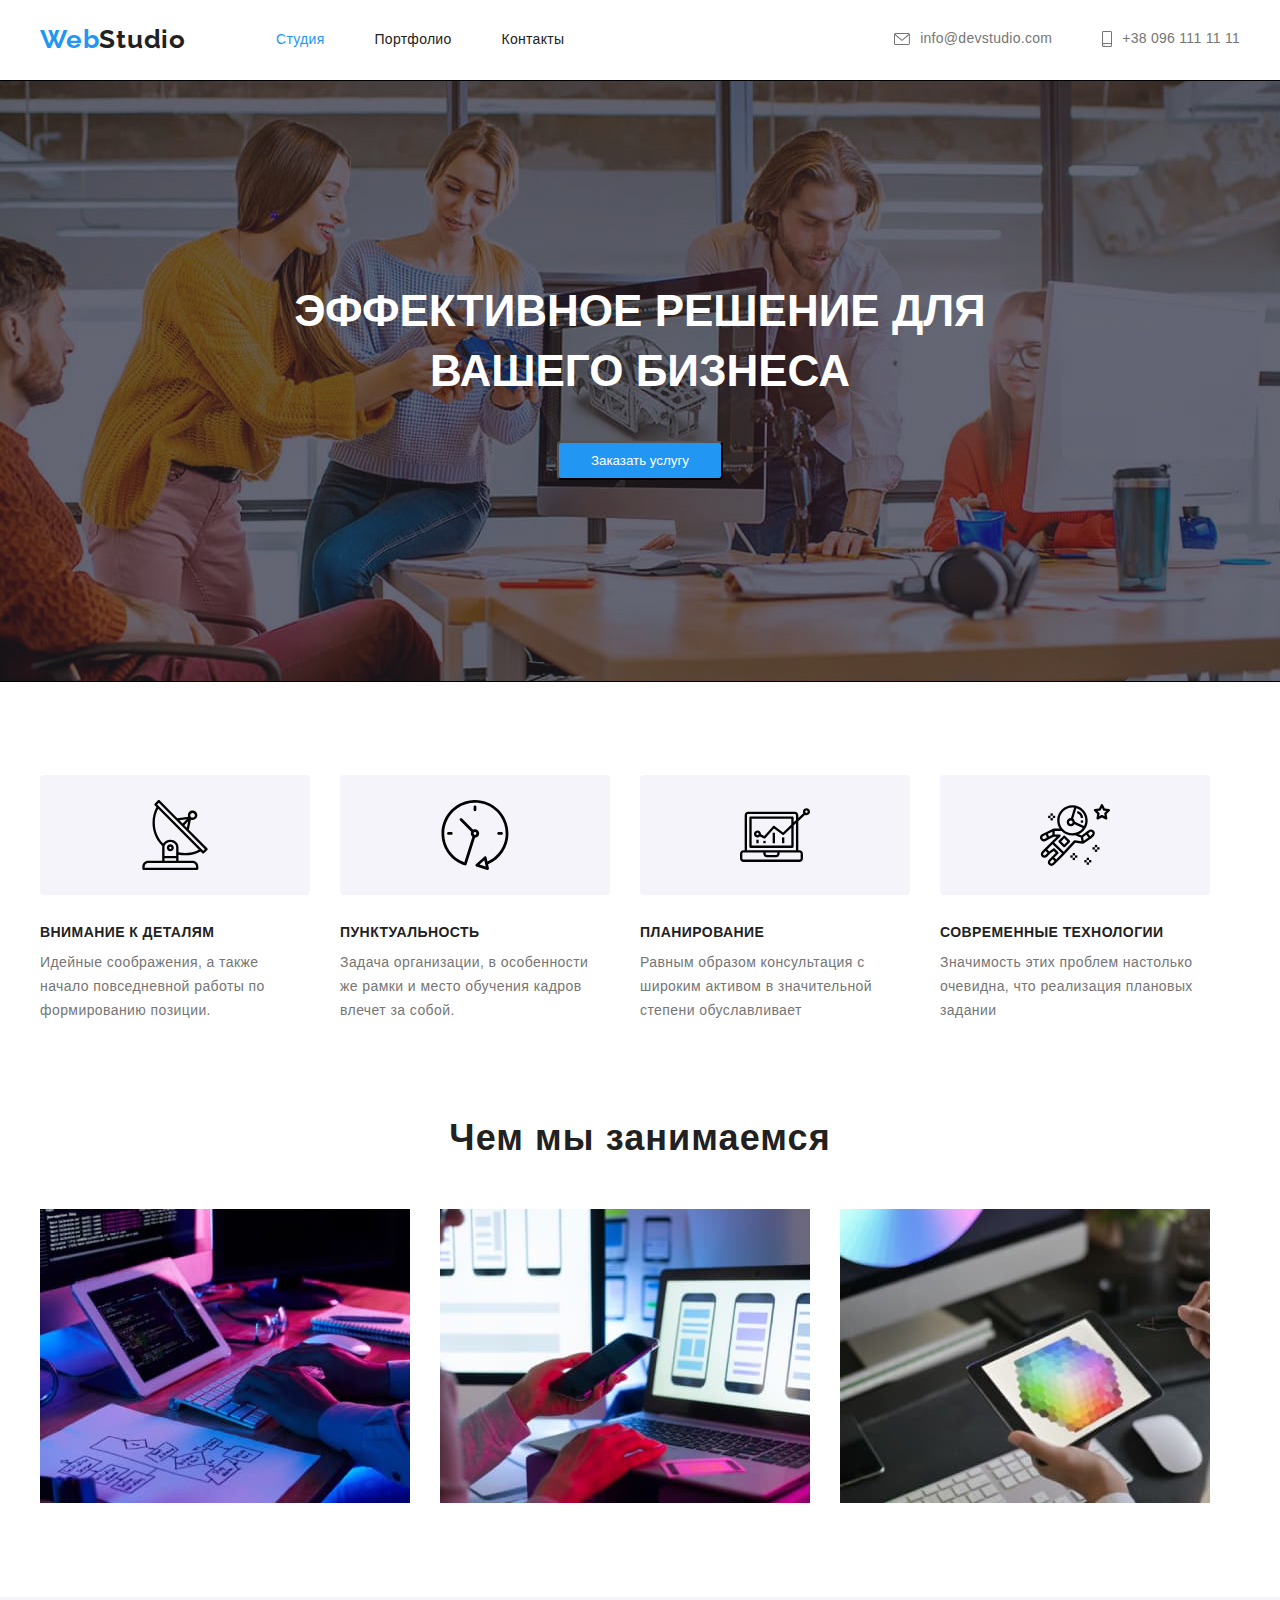
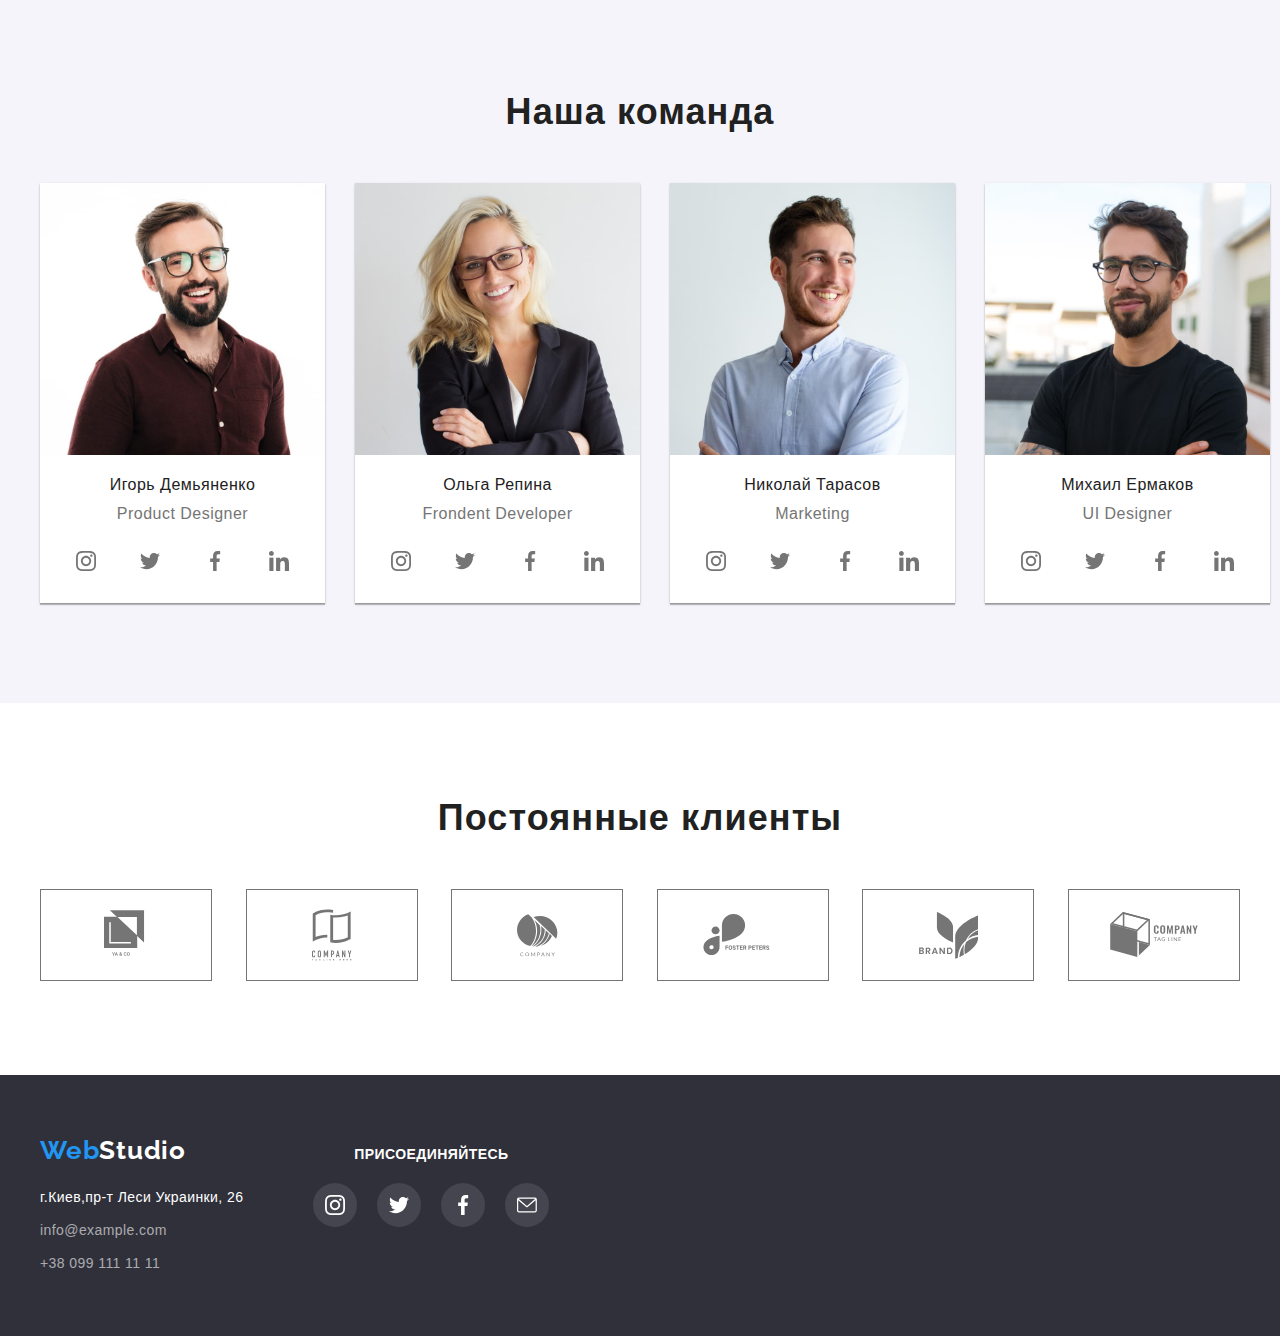
==== commit 915e97d4: "dz4" ====
--- a/index.html
+++ b/index.html
@@ -32,16 +32,16 @@
             </nav>
             <ul class="contacts list">
                 <li class="contacts-item">
-                    <svg class="contacts-icon" width="16px" heght="12px">
-                        <use href="./imgdz/sprite.svg#icon-envelope-hover"></use>
-                    </svg>
-                    <a class=" nav-adr-link link addressnorm" href="mailto:info@devstudio.com">info@devstudio.com </a>
+                    <a class=" nav-contacts-link link addressnorm" href="mailto:info@devstudio.com"><svg
+                            class="contacts-icon" width="16px" height="12px">
+                            <use href="./imgdz/sprite.svg#icon-envelope-hover"></use>
+                        </svg>info@devstudio.com </a>
                 </li>
                 <li class="contacts-item">
-                    <svg class="contacts-icon" width="10px" heght="16px">
-                        <use href="./imgdz/sprite.svg#icon-smartphone-1"></use>
-                    </svg>
-                    <a class="nav-tel-link link" href="tel:+380961111111">+38 096 111 11 11</a>
+                    <a class="nav-contacts-link link" href="tel:+380961111111"><svg class="contacts-icon" width="10px"
+                            height="16px">
+                            <use href="./imgdz/sprite.svg#icon-smartphone-1"></use>
+                        </svg>+38 096 111 11 11</a>
                 </li>
             </ul>
         </div>
--- a/css/styles.css
+++ b/css/styles.css
@@ -66,12 +66,12 @@
   border-bottom: 1px solid #ececec;
   padding-top: 24px;
   padding-bottom: 25px;
-  background: #ffffff;
-  height: 80px;
+  background: #ffffff;  
 }
 .header .conteiner {
   display: flex;
   align-items: center;
+  justify-content:center;  
 }
 .navigetion {
   display: flex;
@@ -97,7 +97,7 @@
   margin-left: auto;
   justify-content: space-between;
   }
-  .nav-adr-link {
+  .nav-contacts-link {
     display: flex;
     justify-content: center;
     align-items: center;
@@ -111,7 +111,7 @@
   .contacts-item:focus {
     fill: var(--accent-color);
   }
-  .nav-adr-link::before {
+  /*.nav-adr-link::before {
     display: inline-block;    
     content: "";
     width: 16px;
@@ -119,20 +119,20 @@
     background-color: white;
     color: #757575;
     margin-right: 10px; 
-  }
-.nav-tel-link {
+  }*/
+/*.nav-tel-link {
    display: flex;
     justify-content: center;
     align-items: center;
-}
-.nav-tel-link::before {
+}*/
+/*.nav-tel-link::before {
   display: inline-block;
   content: "";
   width: 16px;
   height: 16px;
   background-color: white;
   margin-right: 10px;
-}
+}*/
 .contacts-item:not(:last-child) {
   margin-right: 50px;
 }
@@ -149,7 +149,7 @@
   color: var(--accent-color);
 }
 
-.nav-adr-link {
+.nav-contacts-link {
   font-family: var(--main-font);
   font-weight: 500;
   font-size: 14px;
@@ -157,22 +157,25 @@
   letter-spacing: 0.02em;
   color: #757575;
 }
-.nav-tel-link {
+/*.nav-tel-link {
   font-family: var(--main-font);
   font-weight: 500;
   font-size: 14px;
   line-height: 1.14;
   letter-spacing: 0.02em;
   color: #757575;
-}
-.nav-adr-link:hover,
-.nav-adr-link:focus {
-  color: var(--accent-color);
-}
-.nav-tel-link:hover,
+}*/
+.nav-contacts-link:hover,
+.nav-contacts-link:focus {
+  color: var(--accent-color);
+}
+.contacts-icon {
+  padding-right:  10px;
+}
+/*.nav-tel-link:hover,
 .nav-tel-link:focus {
   color: var(--accent-color);
-}
+}*/
 .logo {
   font-family: var(--secondery-font);
   font-style: normal;
@@ -399,6 +402,7 @@
 }
 .permanent-list-item >{
 margin-right: 30px;
+
 }
 .permanent-list-item:not(:last-child) {
   margin-right: 30px;
@@ -406,9 +410,7 @@
 .permanent-list {
   display: flex;
   align-items: center;
-  justify-content: space-between;
- 
-   
+  justify-content: space-between;   
 }
 .permanent-list-link {
   display: flex;
@@ -417,7 +419,7 @@
   width: 170px;
   height: 90px;
   border: 1px solid #757575;
-  background: #E5E5E5;
+  background: #ffffff;
   fill: #757575;
 }
 .permanent-list-link:hover .permanent-list-icon,
@@ -502,6 +504,12 @@
   align-items: center;
   justify-content: space-between;  
 }
+.footer-list-item > {
+  margin-right: 20px;
+}
+.footer-list-item:not(:last-child) {
+  margin-right: 20px;
+}
 .footer-list-link {
   display: flex;  
   justify-content: center;
@@ -595,7 +603,6 @@
   margin-bottom: 0;
 }
 .projekt-list-item:hover {
-background: #2196F3;
 box-shadow: 0px 3px 1px rgba(0, 0, 0, 0.1), 0px 1px 2px rgba(0, 0, 0, 0.08), 0px 2px 2px rgba(0, 0, 0, 0.12);
 border-radius: 4px;
 }
